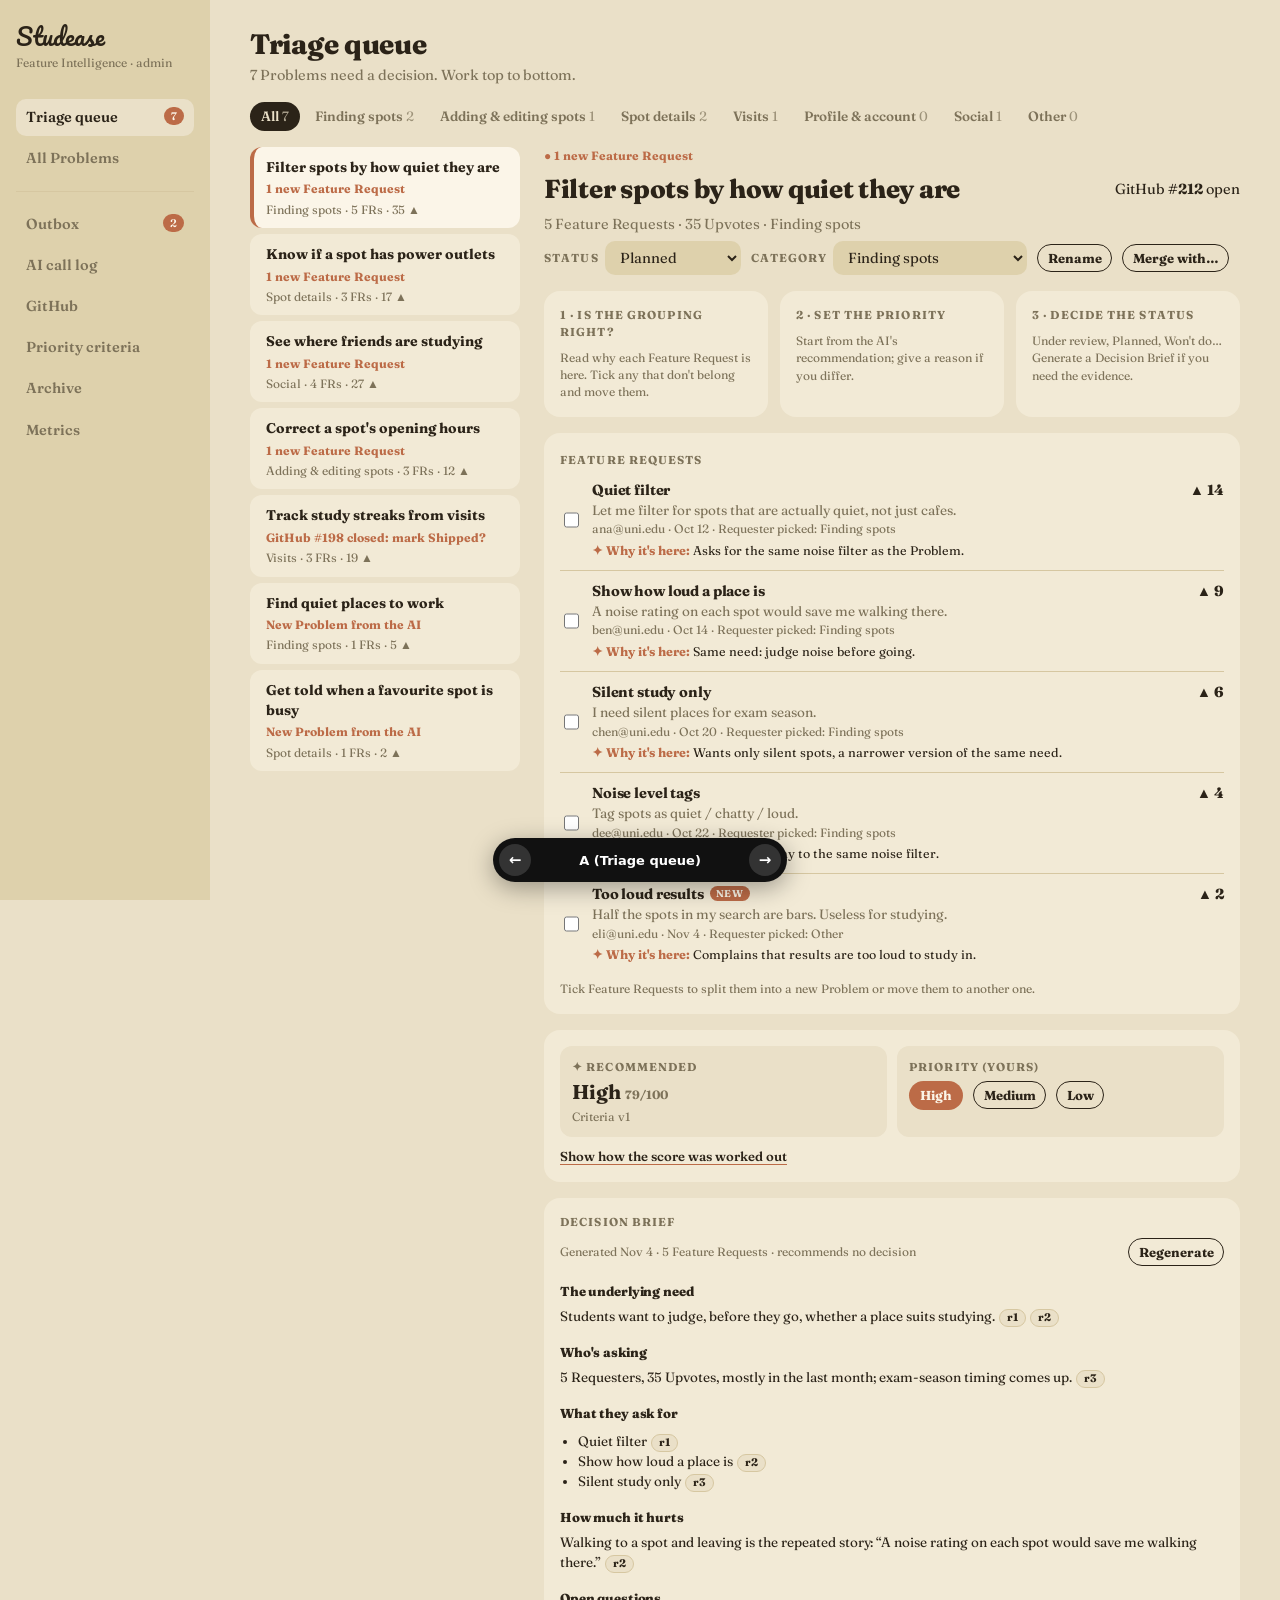
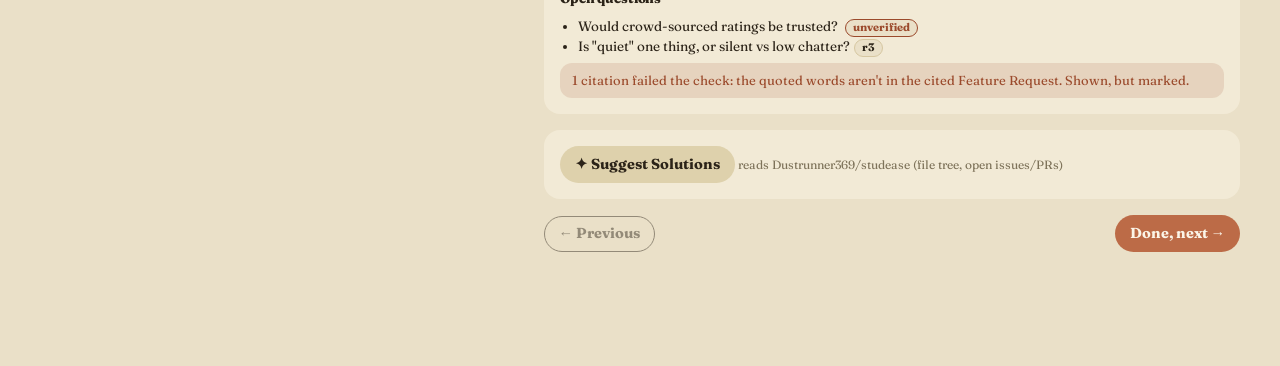
==== prototypes/admin-workspace/index.html @ fff70d4e "Prototype the /admin triage workspace (throwaway) Three variants (A Triage queue, B Table + drawer, " ====
<!doctype html>
<!--
  PROTOTYPE, THROWAWAY. Wayfinder ticket "Prototype the /admin triage workspace".
  Question: how should the /admin triage workspace look and behave, in the Studease design system?
  Plan: three structurally different workspaces (A Triage queue, B Table + drawer, C Status board),
  switchable via ?variant=A|B|C, all on one throwaway page. Data is synthetic and in memory; nothing is saved.
  Run: python3 -m http.server 8124 -d prototypes/admin-workspace  ->  http://localhost:8124/?variant=A
  The variants share the same Problem data and the same merge/split behaviour (the behaviour is part of the question,
  so it is identical everywhere); they differ in layout, hierarchy and the main way in.
  AI results are canned: Generate brief, Suggest Solutions, re-scoring and the consistency check only pretend to call the AI.
  Prototype guess to react to: Variant A's "needs attention" rules (New Problems, Problems with new Feature Requests,
  a closed GitHub issue, an override missing) are NOT decided anywhere; they are here to be judged.
-->
<html lang="en">
<head>
<meta charset="utf-8">
<meta name="viewport" content="width=device-width, initial-scale=1">
<title>Studease Admin Prototype</title>
<link rel="preconnect" href="https://fonts.googleapis.com">
<link href="https://fonts.googleapis.com/css2?family=Fraunces:ital,opsz,wght@0,9..144,300..900;1,9..144,300..900&family=Pacifico&display=swap" rel="stylesheet">
<style>
:root{
  --bg:#EAE0C8; --field:#DED1AC; --card:#F2EAD6; --ink:#2B2318; --muted:#7D7259; --line:#D6C7A1;
  --terracotta:#BC6B47; --slate:#708090; --sage:#838C67; --focus:#D97A4E; --error:#9B4A2C;
  --s1:8px; --sm:12px; --md:16px; --lg:24px; --xl:40px;
  --micro:120ms; --short:220ms; --long:420ms;
  --ease-out:cubic-bezier(.16,1,.3,1); --ease-in:cubic-bezier(.7,0,.84,0); --ease-io:cubic-bezier(.65,0,.35,1);
}
*{box-sizing:border-box}
html,body{margin:0}
body{background:var(--bg);color:var(--ink);font-family:"Fraunces",Georgia,serif;font-size:14.5px;line-height:1.45;-webkit-font-smoothing:antialiased;padding-bottom:90px}
h1,h2,h3,h4{margin:0;font-weight:800;letter-spacing:-.01em}
p{margin:0}
button,input,select,textarea{font:inherit;color:inherit}
:focus-visible{outline:2px solid var(--focus);outline-offset:2px}
.wordmark{font-family:"Pacifico",cursive;font-size:24px;line-height:1}
.muted{color:var(--muted)}
.label{font-size:11.5px;font-weight:700;letter-spacing:1.1px;text-transform:uppercase;color:var(--muted)}
.caption{font-size:12px;color:var(--muted)}
.sketch{display:block;background:var(--muted);-webkit-mask:var(--src) center/contain no-repeat;mask:var(--src) center/contain no-repeat}
.sk-books{--src:url(illustrations/coffeeOnBooks.png)}
.sk-cup{--src:url(illustrations/coffeeWithSteam.png)}
.sk-table{--src:url(illustrations/coffeeTable.png)}
.sk-cat{--src:url(illustrations/confusedCat.png)}

/* shared atoms */
.pill{display:inline-flex;align-items:center;gap:5px;padding:3px 9px;border-radius:999px;font-size:11px;font-weight:700;letter-spacing:.8px;text-transform:uppercase;background:var(--field);color:var(--muted);white-space:nowrap}
.pill.High{background:color-mix(in srgb,var(--terracotta) 22%,transparent);color:#8f4c2f}
.pill.Medium{background:color-mix(in srgb,var(--slate) 20%,transparent);color:#4f5c68}
.pill.Low{background:color-mix(in srgb,var(--sage) 22%,transparent);color:#5f6748}
.pill.ai::before{content:"✦";font-size:10px}
.pill.warn{background:color-mix(in srgb,var(--error) 16%,transparent);color:var(--error)}
.cat{font-size:12px;color:var(--muted);font-style:italic}
.btn{border:0;border-radius:999px;padding:8px 15px;font-weight:700;cursor:pointer;background:var(--terracotta);color:#FBF5E8;transition:transform var(--micro) var(--ease-out),opacity var(--micro);white-space:nowrap}
.btn:active{transform:scale(.98)}
.btn:disabled{opacity:.45;cursor:not-allowed}
.btn.ghost{background:transparent;color:var(--ink);border:1.5px solid var(--ink);padding:6.5px 13.5px}
.btn.quiet{background:var(--field);color:var(--ink)}
.btn.sm{padding:5px 11px;font-size:13px}
.btn.ghost.sm{padding:3.5px 9.5px}
.link{background:none;border:0;padding:0;cursor:pointer;color:var(--ink);font-weight:600;text-decoration:underline;text-decoration-color:var(--terracotta);text-underline-offset:3px}
.tabs{display:flex;gap:4px;flex-wrap:wrap}
.tab{border:0;background:transparent;padding:5px 11px;border-radius:999px;cursor:pointer;color:var(--muted);font-weight:600;font-size:13.5px}
.tab:hover{color:var(--ink)}
.tab[aria-selected=true]{background:var(--ink);color:var(--bg)}
.tab .n{font-weight:400;opacity:.7;margin-left:3px}
select,input[type=text],textarea{background:var(--field);border:1.5px solid transparent;border-radius:10px;padding:6px 10px;outline:none}
select:focus,input:focus,textarea:focus{border-color:var(--ink)}
textarea{width:100%;min-height:70px;resize:vertical}
.box{background:var(--card);border-radius:16px;padding:var(--md)}
.stack{display:grid;gap:var(--md)}
.row{display:flex;gap:10px;align-items:center;flex-wrap:wrap}
.spread{display:flex;justify-content:space-between;align-items:center;gap:var(--sm);flex-wrap:wrap}
.empty{text-align:center;padding:var(--xl) var(--md);color:var(--muted)}
.empty .sketch{width:110px;height:110px;margin:0 auto var(--sm)}
.reveal{animation:rise var(--long) var(--ease-out) both}
@keyframes rise{from{opacity:0;transform:translateY(6px)}to{opacity:1;transform:none}}
@media (prefers-reduced-motion:reduce){*{animation:none!important;transition:none!important}}

/* detail building blocks (shared content, arranged differently per variant) */
.prio{display:grid;gap:10px}
.prio .levels{display:grid;grid-template-columns:1fr 1fr;gap:10px}
.prio .lv{background:var(--bg);border-radius:12px;padding:10px 12px}
.prio .lv b{font-size:20px;display:block}
.breakdown{width:100%;border-collapse:collapse;font-size:13px}
.breakdown td{padding:6px 4px;border-top:1px solid var(--line);vertical-align:top}
.breakdown td.r{white-space:nowrap;font-weight:700;width:1%}
.frs{display:grid;gap:0}
.fr{display:grid;grid-template-columns:22px 1fr auto;gap:10px;padding:10px 0;border-top:1px solid var(--line)}
.fr:first-child{border-top:0}
.fr h4{font-size:14.5px;font-weight:700}
.fr p{font-size:13.5px;color:var(--muted)}
.fr .why{font-size:12.5px;margin-top:4px}
.fr .why::before{content:"✦ Why it's here: ";font-weight:700;color:var(--terracotta)}
.fr .ups{font-weight:800;text-align:right;white-space:nowrap}
.fr.new h4::after{content:"new";margin-left:6px;font-size:10px;letter-spacing:.8px;text-transform:uppercase;background:var(--terracotta);color:#FBF5E8;border-radius:999px;padding:1px 6px;vertical-align:2px}
.splitbar{display:flex;gap:8px;align-items:center;flex-wrap:wrap;background:var(--ink);color:var(--bg);border-radius:12px;padding:8px 12px;margin-top:8px}
.splitbar select{background:#463b2c;color:var(--bg)}
.brief h4{font-size:13px;margin-top:10px}
.brief p,.brief li{font-size:13.5px}
.brief ul{margin:4px 0 0;padding-left:18px}
.cite{display:inline-flex;border:1px solid var(--line);border-radius:999px;padding:0 7px;font-size:11px;font-weight:700;margin-left:4px;cursor:help;background:var(--bg)}
.cite.bad{border-color:var(--error);color:var(--error)}
.notice{border-radius:12px;padding:8px 12px;font-size:13px;background:color-mix(in srgb,var(--terracotta) 14%,transparent)}
.notice.err{background:color-mix(in srgb,var(--error) 14%,transparent);color:var(--error)}
.sol{border-top:1px solid var(--line);padding-top:8px;margin-top:8px}
.sol b{display:block}
.ghline{display:flex;gap:8px;align-items:center;flex-wrap:wrap}

/* secondary screens */
.tbl{width:100%;border-collapse:collapse;font-size:13.5px}
.tbl th{text-align:left;font-size:11px;letter-spacing:1px;text-transform:uppercase;color:var(--muted);padding:8px 6px;border-bottom:1.5px solid var(--ink)}
.tbl td{padding:9px 6px;border-bottom:1px solid var(--line);vertical-align:middle}
.metric{display:grid;gap:6px}
.metric .big{font-size:40px;font-weight:800;line-height:1}
.metric .bar{height:8px;border-radius:9px;background:var(--field);position:relative;overflow:hidden}
.metric .bar i{position:absolute;inset:0 auto 0 0;background:var(--sage);border-radius:9px}
.metric .bar s{position:absolute;top:-2px;bottom:-2px;width:2px;background:var(--ink)}
.mail{white-space:pre-wrap;font-size:13.5px;background:var(--bg);border-radius:10px;padding:10px 12px}

/* modal + toast */
.scrim{position:fixed;inset:0;background:color-mix(in srgb,var(--ink) 40%,transparent);z-index:40;display:grid;place-items:center;padding:var(--md)}
.modal{background:var(--bg);border-radius:20px;padding:var(--lg);width:min(540px,100%);max-height:88vh;overflow:auto;display:grid;gap:var(--md)}
.modal ul{margin:0;padding-left:18px}
.opt{display:flex;gap:10px;align-items:flex-start;padding:8px 10px;border-radius:10px;background:var(--card);cursor:pointer}
#toast{position:fixed;left:50%;top:16px;transform:translateX(-50%);background:var(--ink);color:var(--bg);padding:9px 16px;border-radius:999px;font-size:13.5px;z-index:60;opacity:0;transition:opacity var(--short)}
#toast.show{opacity:1}

/* ---------- Variant A: Triage queue (left rail, one Problem in focus) ---------- */
.A{display:grid;grid-template-columns:210px minmax(0,1fr);min-height:100vh}
.A .rail{background:var(--field);padding:var(--lg) var(--md);display:flex;flex-direction:column;gap:4px;position:sticky;top:0;height:100vh}
.A .rail .wordmark{margin-bottom:2px}
.A .rail .caption{margin-bottom:var(--lg)}
.A .rail button{text-align:left;border:0;background:none;padding:8px 10px;border-radius:10px;cursor:pointer;color:var(--muted);display:flex;justify-content:space-between;font-weight:600}
.A .rail button[aria-current=true]{background:var(--bg);color:var(--ink)}
.A .rail .sep{height:1px;background:var(--line);margin:10px 0}
.A .rail .badge{background:var(--terracotta);color:#FBF5E8;border-radius:999px;font-size:11px;padding:0 7px;line-height:18px}
.A main{padding:var(--lg) var(--xl);max-width:1100px}
.A .qhead{display:flex;justify-content:space-between;align-items:end;gap:var(--md);margin-bottom:var(--md);flex-wrap:wrap}
.A .qhead h1{font-size:28px}
.A .queue{display:grid;grid-template-columns:270px minmax(0,1fr);gap:var(--lg);align-items:start}
.A .qlist{display:grid;gap:6px;position:sticky;top:var(--lg)}
.A .qitem{text-align:left;border:0;background:var(--card);border-radius:12px;padding:10px 12px;cursor:pointer;display:grid;gap:3px;border-left:4px solid transparent}
.A .qitem[aria-current=true]{border-left-color:var(--terracotta);background:#FBF5E8}
.A .qitem b{font-size:14px}
.A .reason{font-size:12px;color:var(--terracotta);font-weight:700}
.A .focus{display:grid;gap:var(--md)}
.A .focus h2{font-size:26px}
.A .decide{display:grid;grid-template-columns:repeat(3,1fr);gap:var(--sm)}
.A .decide .box{display:grid;gap:8px;align-content:start}
.A .stepper{display:flex;justify-content:space-between;align-items:center}
.A .all{width:100%;border-collapse:collapse}
.A .all td{padding:9px 6px;border-bottom:1px solid var(--line)}
@media (max-width:900px){.A{grid-template-columns:1fr}.A .rail{position:static;height:auto;flex-direction:row;flex-wrap:wrap}.A .queue,.A .decide{grid-template-columns:1fr}.A main{padding:var(--md)}}

/* ---------- Variant B: Table + drawer (top nav, dense sortable table) ---------- */
.B header{display:flex;align-items:center;gap:var(--lg);padding:var(--sm) var(--lg);border-bottom:1.5px solid var(--ink);position:sticky;top:0;background:var(--bg);z-index:5;flex-wrap:wrap}
.B header nav{display:flex;gap:2px;flex-wrap:wrap}
.B header nav button{border:0;background:none;padding:6px 10px;border-radius:8px;cursor:pointer;color:var(--muted);font-weight:600}
.B header nav button[aria-current=true]{color:var(--ink);background:var(--field)}
.B main{padding:var(--md) var(--lg)}
.B .toolbar{display:flex;justify-content:space-between;align-items:center;gap:var(--md);margin-bottom:var(--sm);flex-wrap:wrap}
.B table.pt{width:100%;border-collapse:collapse;font-size:13.5px}
.B .pt th{text-align:left;font-size:11px;letter-spacing:1px;text-transform:uppercase;color:var(--muted);padding:8px 6px;border-bottom:1.5px solid var(--ink);cursor:pointer;white-space:nowrap}
.B .pt td{padding:8px 6px;border-bottom:1px solid var(--line);vertical-align:middle}
.B .pt tr.sel td{background:var(--card)}
.B .pt tr.open td{background:#FBF5E8}
.B .pt td.t{font-weight:700;cursor:pointer}
.B .pt td.num{text-align:right;font-variant-numeric:tabular-nums}
.B .mergebar{position:sticky;bottom:80px;display:flex;gap:10px;align-items:center;background:var(--ink);color:var(--bg);border-radius:999px;padding:6px 8px 6px 16px;width:max-content;margin:var(--md) auto 0}
.B .drawer{position:fixed;top:0;right:0;height:100vh;width:min(560px,100%);background:var(--bg);border-left:1.5px solid var(--ink);z-index:30;overflow:auto;padding:var(--lg);display:grid;gap:var(--md);align-content:start;box-shadow:-12px 0 32px rgba(43,35,24,.12);animation:slide var(--short) var(--ease-out)}
@keyframes slide{from{transform:translateX(30px);opacity:0}to{transform:none;opacity:1}}
.B .drawer h2{font-size:22px}
.B details summary{cursor:pointer;font-weight:700;padding:6px 0}

/* ---------- Variant C: Status board (columns by status, full-page Problem) ---------- */
.C{padding:var(--lg)}
.C header{display:flex;justify-content:space-between;align-items:center;gap:var(--md);margin-bottom:var(--md);flex-wrap:wrap}
.C header .left{display:flex;align-items:baseline;gap:var(--md)}
.C .menu{display:flex;gap:6px;flex-wrap:wrap}
.C .menu button{border:1.5px solid var(--line);background:var(--bg);border-radius:999px;padding:5px 12px;cursor:pointer;font-weight:600;font-size:13px;color:var(--muted)}
.C .menu button[aria-current=true]{border-color:var(--ink);color:var(--ink)}
.C .board{display:grid;grid-template-columns:repeat(4,minmax(220px,1fr));gap:var(--md);overflow-x:auto;padding-bottom:8px}
.C .col{background:var(--field);border-radius:18px;padding:var(--sm);display:grid;gap:8px;align-content:start;min-height:300px;border-top:4px solid var(--muted)}
.C .col.Planned{border-top-color:var(--slate)} .C .col.progress{border-top-color:var(--terracotta)} .C .col.review{border-top-color:var(--sage)}
.C .col.drop{outline:2px dashed var(--terracotta);outline-offset:-4px}
.C .col h3{font-size:15px;display:flex;justify-content:space-between;padding:4px 6px}
.C .card{background:var(--bg);border-radius:12px;padding:10px 12px;display:grid;gap:6px;cursor:grab;border:1.5px solid transparent;transition:transform var(--micro) var(--ease-out)}
.C .card:hover{transform:translateY(-2px)}
.C .card.target{border-color:var(--terracotta)}
.C .card b{font-size:14px}
.C .page{display:grid;grid-template-columns:minmax(0,1.3fr) minmax(300px,1fr);gap:var(--lg);align-items:start}
.C .page h1{font-size:30px}
.C .side{display:grid;gap:var(--md);position:sticky;top:var(--md)}
@media (max-width:900px){.C .page{grid-template-columns:1fr}.C .side{position:static}}

/* ---------- Prototype switcher (not part of the design) ---------- */
#switcher{position:fixed;left:50%;bottom:18px;transform:translateX(-50%);display:flex;align-items:center;gap:4px;background:#111;color:#fff;border-radius:999px;padding:6px;font:600 13px/1 system-ui,sans-serif;box-shadow:0 6px 24px rgba(0,0,0,.35);z-index:100}
#switcher button{background:#333;color:#fff;border:0;border-radius:999px;width:32px;height:32px;cursor:pointer;font-size:15px}
#switcher span{padding:0 12px;min-width:210px;text-align:center}
</style>
</head>
<body>
<div id="app"></div>
<div id="toast" role="status"></div>
<div id="switcher" aria-label="Prototype variant switcher">
  <button id="prev" aria-label="Previous variant">←</button>
  <span id="vlabel"></span>
  <button id="next" aria-label="Next variant">→</button>
</div>
<script>
// ================= synthetic data (in memory, PROTOTYPE) =================
const CATEGORIES = ["Finding spots","Adding & editing spots","Spot details","Visits","Profile & account","Social","Other"];
const STATUSES = ["New","Under review","Planned","In progress","Shipped","Won't do"];
const OPEN = ["New","Under review","Planned","In progress"];
const GOALS = ["Help students find new study spots","Make students come back","Grow the social side"];
const CRIT = {fit:["Strategic fit",30],reach:["Reach",30],pain:["Pain",25],ret:["Retention risk",15]};
const LEVEL_DESC = {
  pain:["Nice to have; the app works fine without it","Minor annoyance, easy workaround","Noticeable friction in a regular task; clumsy workaround","Makes a core task hard or unreliable","Blocks a core task, or makes the app unusable for some students"],
  fit:["Serves none of the goals","Touches a goal only indirectly","Clearly supports one goal in a small way","Directly advances one goal","Substantially advances a goal, or advances more than one"],
  ret:["No sign anyone would leave","Mild frustration, no talk of leaving","Says they use the app less or avoid a feature","Mentions switching to another app or tool","Says they've stopped using or uninstalled Studease"]
};
const P = (id,title,cat,status,ai,priority,extra={})=>({id,title,cat,status,ai,priority,overrideReason:"",brief:"none",gh:null,seenFrs:null,version:1,...extra});
let problems = [
  P("p1","Filter spots by how quiet they are","Finding spots","Planned",{fit:[4,"Directly helps students find a spot that suits studying (goal 1)."],pain:[4,"Several say they walk to a spot and leave because it's too loud."],ret:[3,"Two say they use the app less because results are 'useless for studying'."]},"High",{gh:{n:212,closed:false},brief:"fresh",seenFrs:["r1","r2","r3","r4"]}),
  P("p2","Know if a spot has power outlets","Spot details","Under review",{fit:[3,"Supports finding a usable spot (goal 1) in a small way."],pain:[3,"Laptop users mention clumsy workarounds like asking staff."],ret:[2,"Frustration, no talk of leaving."]},"Medium",{seenFrs:["r6","r7"]}),
  P("p3","See where friends are studying","Social","Under review",{fit:[5,"Advances the social goal and brings students back (goals 2 and 3)."],pain:[2,"Workaround is texting friends."],ret:[2,"No talk of leaving."]},"Medium",{seenFrs:["r9","r10","r11"]}),
  P("p4","Use the map without internet","Finding spots","Under review",{fit:[3,"Helps finding spots on campus with weak signal (goal 1)."],pain:[4,"Map is blank in basements and libraries with poor signal."],ret:[3,"One says they 'stopped bothering' in the library."]},"Low",{overrideReason:"Needs native offline storage; too big for this term.",seenFrs:["r13","r14"]}),
  P("p5","Correct a spot's opening hours","Adding & editing spots","Planned",{fit:[3,"Keeps spot data trustworthy, small support for goal 1."],pain:[4,"Students arrive at closed spots."],ret:[3,"Says they double-check on Google instead."]},"Medium",{seenFrs:["r15","r16"]}),
  P("p6","Track study streaks from visits","Visits","In progress",{fit:[4,"Directly gives students a reason to come back (goal 2)."],pain:[1,"Nice to have."],ret:[2,"No talk of leaving."]},"Medium",{gh:{n:198,closed:true},seenFrs:["r18","r19","r20"]}),
  P("p7","Find quiet places to work","Finding spots","New",{fit:[4,"Directly helps finding a spot to study (goal 1)."],pain:[3,"Friction when spots turn out loud."],ret:[2,"No talk of leaving."]},"",{seenFrs:[]}),
  P("p8","Get told when a favourite spot is busy","Spot details","New",{fit:[3,"Small support for finding a spot (goal 1)."],pain:[2,"Workaround is checking Google busy times."],ret:[1,"No sign anyone would leave."]},"",{seenFrs:[]}),
  P("p9","Export my visit history","Visits","Under review",{fit:[2,"Touches coming back only indirectly."],pain:[2,"Easy workaround: screenshots."],ret:[1,"No sign anyone would leave."]},"Low",{seenFrs:["r23"]}),
  P("p10","Sign in with Apple","Profile & account","Shipped",{fit:[2,"Indirect."],pain:[3,"Clumsy password reset."],ret:[3,"Avoids logging in again."]},"Medium",{closedAt:"2026-10-28",closedNote:"Shipped in 2.4"}),
  P("p11","Pay to reserve a seat","Finding spots","Won't do",{fit:[2,"Indirect."],pain:[2,"Minor."],ret:[1,"None."]},"Low",{closedAt:"2026-10-20",closedNote:"Spots aren't ours to sell; out of Studease's model."}),
];
const F = (id,pid,title,desc,email,ups,date,why,cat)=>({id,pid,title,desc,email,ups,date,why,cat:cat||problems.find(p=>p.id===pid).cat,firstPid:pid});
let frs = [
  F("r1","p1","Quiet filter","Let me filter for spots that are actually quiet, not just cafes.","ana@uni.edu",14,"Oct 12","Asks for the same noise filter as the Problem."),
  F("r2","p1","Show how loud a place is","A noise rating on each spot would save me walking there.","ben@uni.edu",9,"Oct 14","Same need: judge noise before going."),
  F("r3","p1","Silent study only","I need silent places for exam season.","chen@uni.edu",6,"Oct 20","Wants only silent spots, a narrower version of the same need."),
  F("r4","p1","Noise level tags","Tag spots as quiet / chatty / loud.","dee@uni.edu",4,"Oct 22","Tags are one way to the same noise filter."),
  F("r5","p1","Too loud results","Half the spots in my search are bars. Useless for studying.","eli@uni.edu",2,"Nov 4","Complains that results are too loud to study in.","Other"),
  F("r6","p2","Plugs?","Does the spot have plugs? My laptop dies.","fay@uni.edu",11,"Oct 9","Asks whether a spot has power."),
  F("r7","p2","Outlet info on spot page","Please show number of outlets.","gus@uni.edu",5,"Oct 18","Same: power outlets on the spot page."),
  F("r8","p2","Charging spots","Mark spots where I can charge my phone.","hal@uni.edu",1,"Nov 3","Charging needs power outlets."),
  F("r9","p3","Friends map","Show where my friends are studying right now.","ivy@uni.edu",13,"Oct 5","Wants to see friends' current spots."),
  F("r10","p3","Study together","Invite a friend to the spot I'm at.","jon@uni.edu",7,"Oct 11","Studying together means knowing where friends are."),
  F("r11","p3","Follow friends' spots","See the spots my friends save.","kai@uni.edu",4,"Oct 16","Close: friends' spots."),
  F("r12","p3","Share my spot on Instagram","Button to post my study spot to my story.","lia@uni.edu",3,"Nov 2","Sharing a spot is social, like the rest."),
  F("r13","p4","Offline map","Library basement has no signal and the map is blank.","max@uni.edu",8,"Oct 7","Needs the map without a connection."),
  F("r14","p4","Download campus","Let me download my campus area.","nia@uni.edu",3,"Oct 19","Downloading an area is offline use."),
  F("r15","p5","Wrong hours","The cafe on King St closes at 5 not 9.","oli@uni.edu",6,"Oct 10","Reports wrong opening hours."),
  F("r16","p5","Edit opening times","Let regulars fix opening times.","pam@uni.edu",4,"Oct 21","Same: correcting hours."),
  F("r17","p5","Holiday hours","Spots should show holiday closures.","quin@uni.edu",2,"Nov 5","Holiday closures are opening-hours data."),
  F("r18","p6","Streaks","A streak for days I check in to a spot.","raj@uni.edu",10,"Oct 3","Asks for streaks from visits."),
  F("r19","p6","Study time","Count how long I studied each week.","sam@uni.edu",6,"Oct 13","Time tracking from visits."),
  F("r20","p6","Weekly recap","A weekly summary of my visits.","tia@uni.edu",3,"Oct 25","A recap of visits, close to streaks."),
  F("r21","p7","Places to focus","Somewhere I can focus, away from groups.","uma@uni.edu",5,"Nov 4","No existing Problem was close enough; new Problem."),
  F("r22","p8","Busy alert","Ping me when my favourite library gets busy.","vic@uni.edu",2,"Nov 5","No existing Problem was close enough; new Problem."),
  F("r23","p9","CSV of visits","Export visits as a spreadsheet.","wes@uni.edu",1,"Oct 30","Asks to export visits."),
  F("r24","p10","Apple login","Sign in with my Apple ID.","xan@uni.edu",12,"Sep 20","Asks for Apple sign-in."),
  F("r25","p10","Face ID login","Log in without typing a password.","yas@uni.edu",5,"Sep 28","Passwordless sign-in, met by Apple sign-in."),
  F("r26","p11","Book a seat","Pay a small fee to reserve a library seat.","zoe@uni.edu",3,"Oct 1","Asks to reserve seats."),
];
let outbox = [
  {id:"o1",pid:"p10",to:"xan@uni.edu",fr:"r24",state:"draft",text:"Hi! You asked to sign in with your Apple ID. That's now in Studease 2.4: update the app and choose \"Continue with Apple\" on the sign-in screen. Thanks for the idea.\n\nThe Studease team"},
  {id:"o2",pid:"p10",to:"yas@uni.edu",fr:"r25",state:"draft",text:"Hi! You asked to log in without typing a password. Studease 2.4 adds \"Continue with Apple\", which uses Face ID on your phone. Thanks for asking.\n\nThe Studease team"},
];
let log = [
  ["Nov 5 14:02","Embedding","text-embedding-3-small","r22","OK","38 ms","$0.000002"],
  ["Nov 5 14:02","Matching","gpt-6-luna","r22 → new Problem p8","OK","1.4 s","$0.0002"],
  ["Nov 5 14:02","Priority scoring","gpt-6-luna","p8","OK","1.9 s","$0.0003"],
  ["Nov 5 09:40","Matching","gpt-6-luna","r17 → p5","OK","1.2 s","$0.0002"],
  ["Nov 4 18:11","Decision Brief","gpt-6.1-sol","p1","Citation check: 1 quote not found","7.8 s","$0.011"],
  ["Nov 4 18:09","Matching","gpt-6-luna","r5 → p1","OK","1.3 s","$0.0002"],
  ["Nov 4 11:30","Suggest Solutions","gpt-6.1-sol","p6","OK","12.1 s","$0.024"],
  ["Nov 3 16:20","Requester update","gpt-6-luna","o1, o2","OK","2.2 s","$0.0004"],
];
let criteriaVersion = 1, lastCheck = {when:"Nov 5 10:15",pct:91,changed:["p9 (Low → Medium)"]};

// ================= derived =================
const $ = s=>document.querySelector(s);
const esc = s=>String(s).replace(/[&<>"']/g,c=>({"&":"&amp;","<":"&lt;",">":"&gt;",'"':"&quot;","'":"&#39;"}[c]));
const prob = id=>problems.find(p=>p.id===id);
const frsOf = id=>frs.filter(f=>f.pid===id);
const ups = id=>frsOf(id).reduce((a,f)=>a+f.ups,0);
function reachRating(id){const pts=frsOf(id).length*3+ups(id);return [pts<3?1:pts<10?2:pts<20?3:pts<40?4:5,pts];}
function rec(p){
  const r={fit:p.ai.fit[0],pain:p.ai.pain[0],ret:p.ai.ret[0],reach:reachRating(p.id)[0]};
  const score=Math.round(Object.entries(CRIT).reduce((a,[k,[,w]])=>a+w*(r[k]-1)/4,0));
  return {score,level:score>=70?"High":score>=40?"Medium":"Low",r};
}
const isOpen = p=>OPEN.includes(p.status);
const newFrs = p=>p.seenFrs?frsOf(p.id).filter(f=>!p.seenFrs.includes(f.id)):[];
function attention(p){ // PROTOTYPE GUESS: the queue's rules are not decided
  const why=[];
  if(p.status==="New") why.push("New Problem from the AI");
  const n=newFrs(p).length; if(n&&p.status!=="New") why.push(`${n} new Feature Request${n>1?"s":""}`);
  if(p.gh&&p.gh.closed&&p.status!=="Shipped") why.push(`GitHub #${p.gh.n} closed: mark Shipped?`);
  if(p.priority&&p.priority!==rec(p).level&&!p.overrideReason) why.push("Priority differs from recommended: reason needed");
  if(!p.priority&&p.status!=="New") why.push("No Priority set");
  return why;
}
const queue = ()=>problems.filter(p=>isOpen(p)&&attention(p).length);

// ================= ui state =================
const ui = {view:"problems",pid:null,tab:"All",sel:new Set(),frSel:new Set(),modal:null,sort:"rec",showBreak:false,boardMode:"board",solutions:{},drag:null};
function toast(m){const t=$("#toast");t.textContent=m;t.classList.add("show");clearTimeout(toast.t);toast.t=setTimeout(()=>t.classList.remove("show"),2600);}

// ================= shared building blocks =================
const catTabs = (list)=>`<div class="tabs" role="tablist">${["All",...CATEGORIES].map(c=>`<button class="tab" role="tab" data-act="tab" data-v="${esc(c)}" aria-selected="${ui.tab===c}">${esc(c)}<span class="n">${c==="All"?list.length:list.filter(p=>p.cat===c).length}</span></button>`).join("")}</div>`;
const byTab = list=>ui.tab==="All"?list:list.filter(p=>p.cat===ui.tab);
const prioPill = p=>p.priority?`<span class="pill ${p.priority}">${p.priority}</span>`:`<span class="pill">Not set</span>`;
const recPill = p=>{const r=rec(p);return `<span class="pill ai ${r.level}" title="Recommended Priority ${r.score}/100">${r.level} · ${r.score}</span>`;};
const statusSel = p=>`<select data-act="status" data-id="${p.id}" aria-label="Status">${STATUSES.map(s=>`<option ${s===p.status?"selected":""}>${esc(s)}</option>`).join("")}</select>`;
const catSel = p=>`<select data-act="cat" data-id="${p.id}" aria-label="Category">${CATEGORIES.map(c=>`<option ${c===p.cat?"selected":""}>${esc(c)}</option>`).join("")}</select>`;

function priorityBlock(p,{compact=false}={}){
  const r=rec(p), diff=p.priority&&p.priority!==r.level;
  return `<div class="prio">
    <div class="levels">
      <div class="lv"><span class="label">✦ Recommended</span><b>${r.level} <span class="caption">${r.score}/100</span></b><span class="caption">Criteria v${p.version}</span></div>
      <div class="lv"><span class="label">Priority (yours)</span>
        <div class="row" style="margin-top:4px">${["High","Medium","Low"].map(l=>`<button class="btn sm ${p.priority===l?"":"ghost"}" data-act="prio" data-id="${p.id}" data-v="${l}">${l}</button>`).join("")}</div></div>
    </div>
    ${diff?`<label class="stack" style="gap:4px"><span class="caption">Your Priority differs from the recommendation. One-line reason (goes in the decision log):</span>
      <input type="text" data-act="reason" data-id="${p.id}" value="${esc(p.overrideReason)}" placeholder="Why ${esc(p.priority)} rather than ${r.level}?">${p.overrideReason?"":`<span class="caption" style="color:var(--error)">Required before the Priority is saved.</span>`}</label>`:""}
    <button class="link" data-act="break" style="justify-self:start;font-size:13px">${ui.showBreak?"Hide":"Show"} how the score was worked out</button>
    ${ui.showBreak?`<table class="breakdown">${Object.entries(CRIT).map(([k,[name,w]])=>{
      const rt=r.r[k]; const why=k==="reach"?`Code: ${frsOf(p.id).length} Feature Requests × 3 + ${ups(p.id)} Upvotes = ${reachRating(p.id)[1]} points.`:p.ai[k][1];
      return `<tr><td class="r">${esc(name)} ${rt}/5</td><td>${esc(why)}<div class="caption">weight ${w} → ${Math.round(w*(rt-1)/4)} pts${k!=="reach"?" · rated by gpt-6-luna":""}</div></td></tr>`;}).join("")}</table>`:""}
  </div>`;
}
function frList(p){
  const list=frsOf(p.id), others=problems.filter(q=>q.id!==p.id&&isOpen(q));
  const selN=list.filter(f=>ui.frSel.has(f.id)).length;
  return `<div class="frs">${list.map(f=>`<div class="fr ${p.seenFrs&&!p.seenFrs.includes(f.id)&&p.status!=="New"?"new":""}">
      <input type="checkbox" data-act="frsel" data-id="${f.id}" ${ui.frSel.has(f.id)?"checked":""} aria-label="Select ${esc(f.title)}">
      <div><h4>${esc(f.title)}</h4><p>${esc(f.desc)}</p>
        <div class="caption">${esc(f.email)} · ${esc(f.date)} · Requester picked: ${esc(f.cat)}</div>
        <div class="why">${esc(f.why)}</div></div>
      <div class="ups">▲ ${f.ups}</div></div>`).join("")}</div>
    ${selN?`<div class="splitbar"><b>${selN} selected</b><span>Move to</span>
      <select id="moveTo"><option value="__new">A new Problem</option>${others.map(q=>`<option value="${q.id}">${esc(q.title)}</option>`).join("")}</select>
      <button class="btn sm" data-act="move" data-id="${p.id}">Move</button><button class="btn sm quiet" data-act="frclear">Cancel</button></div>`
      :`<p class="caption" style="margin-top:6px">Tick Feature Requests to split them into a new Problem or move them to another one.</p>`}`;
}
function briefBlock(p){
  if(p.brief==="none") return `<div class="row"><button class="btn" data-act="brief" data-id="${p.id}">✦ Generate Decision Brief</button><span class="caption">gpt-6.1-sol · about $0.01 · reads all ${frsOf(p.id).length} Feature Requests</span></div>`;
  if(p.brief==="loading") return `<p class="muted">✦ Writing the brief from ${frsOf(p.id).length} Feature Requests…</p>`;
  const fr=frsOf(p.id), c=(i)=>fr[i]?`<span class="cite" title="${esc(fr[i].title)}: “${esc(fr[i].desc)}”">${fr[i].id}</span>`:"";
  return `<div class="brief stack" style="gap:6px">
    ${p.brief==="stale"?`<div class="notice">Out of date: its Feature Requests changed since this brief was written. <button class="link" data-act="brief" data-id="${p.id}">Regenerate</button></div>`:""}
    <div class="spread"><span class="caption">Generated Nov 4 · ${fr.length} Feature Requests · recommends no decision</span><button class="btn sm ghost" data-act="brief" data-id="${p.id}">Regenerate</button></div>
    <h4>The underlying need</h4><p>Students want to judge, before they go, whether a place suits studying.${c(0)}${c(1)}</p>
    <h4>Who's asking</h4><p>${fr.length} Requesters, ${ups(p.id)} Upvotes, mostly in the last month; exam-season timing comes up.${c(2)}</p>
    <h4>What they ask for</h4><ul>${fr.slice(0,3).map((f,i)=>`<li>${esc(f.title)}${c(i)}</li>`).join("")}</ul>
    <h4>How much it hurts</h4><p>Walking to a spot and leaving is the repeated story: “${esc(fr[1]?fr[1].desc:"")}”${c(1)}</p>
    <h4>Open questions</h4><ul><li>Would crowd-sourced ratings be trusted? <span class="cite bad" title="The quote 'ratings from other students' was not found in any Feature Request">unverified</span></li><li>Is "quiet" one thing, or silent vs low chatter?${c(2)}</li></ul>
    <div class="notice err">1 citation failed the check: the quoted words aren't in the cited Feature Request. Shown, but marked.</div>
  </div>`;
}
function solutionsBlock(p){
  const s=ui.solutions[p.id];
  if(!s) return `<button class="btn quiet" data-act="sol" data-id="${p.id}">✦ Suggest Solutions</button> <span class="caption">reads Dustrunner369/studease (file tree, open issues/PRs)</span>`;
  if(s==="loading") return `<p class="muted">✦ Picking files, then writing options…</p>`;
  return `<div><span class="label">✦ Solution options (written only)</span>
    <div class="sol"><b>1. Noise tag on spot reviews</b><span class="caption">Touches backend/Models/Spot.cs, app-frontend/mobile/lib/spots/spot_detail.dart. Small.</span></div>
    <div class="sol"><b>2. "Quiet now" filter from recent check-ins</b><span class="caption">Builds on visits; needs a check-in prompt. Medium. Related open PR #231.</span></div>
    <div class="sol"><b>3. Import library quiet-zone data</b><span class="caption">Per-campus data entry. Large.</span></div></div>`;
}
function ghBlock(p){
  if(!p.gh) return `<button class="btn ghost sm" data-act="gh" data-id="${p.id}">Create GitHub issue</button>`;
  return `<div class="ghline"><span>GitHub <b>#${p.gh.n}</b> ${p.gh.closed?"closed":"open"}</span>${p.gh.closed&&p.status!=="Shipped"?`<span class="notice">Issue closed. Mark Shipped? <button class="link" data-act="ship" data-id="${p.id}">Mark Shipped</button></span>`:""}</div>`;
}
function headerControls(p){
  return `<div class="row"><label class="row" style="gap:6px"><span class="label">Status</span>${statusSel(p)}</label><label class="row" style="gap:6px"><span class="label">Category</span>${catSel(p)}</label>
    <button class="btn sm ghost" data-act="rename" data-id="${p.id}">Rename</button><button class="btn sm ghost" data-act="mergeWith" data-id="${p.id}">Merge with…</button></div>`;
}

// ================= secondary screens (shared content) =================
function outboxView(){
  const items=outbox.filter(o=>o.state!=="discarded");
  return `<div class="stack"><div><h2>Outbox</h2><p class="muted">Updates go to Requesters only when their Problem ships. The AI drafts them; nothing leaves until you approve. (Demo: approved mail stays here; there is no real email.)</p></div>
  ${items.length?items.map(o=>`<div class="box stack" style="gap:8px"><div class="spread"><span><b>To ${esc(o.to)}</b> <span class="caption">about “${esc(frs.find(f=>f.id===o.fr).title)}” · ${esc(prob(o.pid).title)}</span></span>${o.state==="approved"?`<span class="pill Low">Approved</span>`:`<span class="pill ai">AI draft</span>`}</div>
    ${o.state==="editing"?`<textarea data-act="mailedit" data-id="${o.id}">${esc(o.text)}</textarea>`:`<div class="mail">${esc(o.text)}</div>`}
    ${o.state==="approved"?"":`<div class="row"><button class="btn sm" data-act="approve" data-id="${o.id}">Approve</button><button class="btn sm ghost" data-act="editmail" data-id="${o.id}">${o.state==="editing"?"Done editing":"Edit"}</button><button class="btn sm quiet" data-act="discard" data-id="${o.id}">Discard</button></div>`}</div>`).join(""):`<div class="empty"><span class="sketch sk-cup"></span>Nothing waiting to go out.</div>`}</div>`;
}
const logView = ()=>`<div class="stack"><div><h2>AI call log</h2><p class="muted">Every AI call, with its model, cost and result. (The field list gets revisited in the build.)</p></div>
  <table class="tbl"><thead><tr><th>When</th><th>Step</th><th>Model</th><th>On</th><th>Result</th><th>Time</th><th>Cost</th></tr></thead><tbody>${log.map(l=>`<tr>${l.map((c,i)=>`<td>${i===4&&c!=="OK"?`<span class="pill warn">${esc(c)}</span>`:esc(c)}</td>`).join("")}</tr>`).join("")}</tbody></table></div>`;
const ghView = ()=>`<div class="stack" style="max-width:620px"><div><h2>GitHub</h2><p class="muted">One connected repo. Suggest Solutions reads it; "Create GitHub issue" writes to it. Linked issues are checked when /admin loads.</p></div>
  <div class="box stack" style="gap:8px"><div class="spread"><b>Dustrunner369/studease</b><span class="pill Low">Connected</span></div><span class="caption">Fine-grained token (server secret), issues: read & write, contents: read · saved repo name on connect · last checked Nov 6 09:12</span>
  <div class="row"><button class="btn sm ghost" data-act="noop">Replace token</button><button class="btn sm quiet" data-act="noop">Disconnect</button></div></div></div>`;
function criteriaView(){
  return `<div class="stack" style="max-width:860px"><div class="spread"><div><h2>Priority Criteria <span class="pill">v${criteriaVersion}</span></h2><p class="muted">Every save makes a new version; each Recommended Priority records the version it was scored against.</p></div><button class="btn" data-act="savecrit">Save as v${criteriaVersion+1}</button></div>
  <div class="box"><span class="label">Studease product goals (for Strategic fit)</span><ol style="margin:6px 0 0">${GOALS.map(g=>`<li contenteditable="true">${esc(g)}</li>`).join("")}</ol></div>
  <div class="box"><table class="tbl"><thead><tr><th>Criterion</th><th>Weight</th><th>Rated by</th></tr></thead><tbody>${Object.values(CRIT).map(([n,w])=>`<tr><td>${n}</td><td><input type="text" value="${w}" style="width:56px"></td><td>${n==="Reach"?"Code: Feature Requests × 3 + Upvotes, bands &lt;3 / 3–9 / 10–19 / 20–39 / 40+":"AI, 1–5 + reason"}</td></tr>`).join("")}</tbody></table>
  <p class="caption" style="margin-top:8px">Levels: High ≥ <input type="text" value="70" style="width:44px">, Medium ≥ <input type="text" value="40" style="width:44px">, else Low.</p></div>
  <div class="box"><table class="tbl"><thead><tr><th></th><th>Pain</th><th>Strategic fit</th><th>Retention risk</th></tr></thead><tbody>${[0,1,2,3,4].map(i=>`<tr><td><b>${i+1}</b></td><td contenteditable="true">${LEVEL_DESC.pain[i]}</td><td contenteditable="true">${LEVEL_DESC.fit[i]}</td><td contenteditable="true">${LEVEL_DESC.ret[i]}</td></tr>`).join("")}</tbody></table></div></div>`;
}
const archiveView = ()=>{const a=problems.filter(p=>!isOpen(p));return `<div class="stack"><div><h2>Archive</h2><p class="muted">Problems closed as Shipped or Won't do. Their Recommended Priority is frozen at closing.</p></div>
  <table class="tbl"><thead><tr><th>Problem</th><th>Closed as</th><th>When</th><th>Recommended (frozen)</th><th>Priority</th><th>Note</th></tr></thead><tbody>${a.map(p=>`<tr><td><b>${esc(p.title)}</b><div class="caption">${frsOf(p.id).length} Feature Requests · ${ups(p.id)} Upvotes</div></td><td>${esc(p.status)}</td><td>${esc(p.closedAt||"today")}</td><td>${recPill(p)}</td><td>${prioPill(p)}</td><td class="caption">${esc(p.closedNote||"")}</td></tr>`).join("")}</tbody></table></div>`;};
function metricsView(){
  const m=(name,val,target,note)=>`<div class="box metric"><span class="label">${name}</span><span class="big">${val}%</span><div class="bar"><i style="width:${val}%"></i><s style="left:${target}%"></s></div><span class="caption">Target ≥ ${target}% · ${note}</span></div>`;
  return `<div class="stack" style="max-width:900px"><div><h2>Metrics</h2><p class="muted">Measured on the seed backlog, scoring the AI's first answer against the answer key. Manual fixes don't change these numbers.</p></div>
  <div style="display:grid;grid-template-columns:repeat(3,1fr);gap:var(--md)">
    ${m("Duplicate catch",93,90,"136 of 146 seed duplicates matched to the intended Problem")}
    ${m("Grouping accuracy",87,85,"131 of 150 requests in the intended Problem")}
    ${ui.checking?`<div class="box metric"><span class="label">Priority consistency</span><p class="muted">✦ Re-scoring every Problem 3 times…</p></div>`:m("Priority consistency",lastCheck.pct,90,`last run ${lastCheck.when}; changed: ${lastCheck.changed.join(", ")||"none"}`)}
  </div><div class="row"><button class="btn" data-act="check" ${ui.checking?"disabled":""}>✦ Run consistency check</button><span class="caption">Re-scores each open Problem 3× with gpt-6-luna · about $0.03</span></div></div>`;
}
const SECONDARY = {outbox:["Outbox",outboxView],log:["AI call log",logView],github:["GitHub",ghView],criteria:["Priority criteria",criteriaView],archive:["Archive",archiveView],metrics:["Metrics",metricsView]};
const draftCount = ()=>outbox.filter(o=>o.state==="draft"||o.state==="editing").length;

// ================= modal (merge / rename) =================
function modalView(){
  const m=ui.modal; if(!m) return "";
  if(m.type==="rename"){const p=prob(m.id);return `<div class="scrim" data-act="close"><div class="modal" data-stop><h3>Rename Problem</h3><input type="text" id="renameInput" value="${esc(p.title)}"><p class="caption">Requesters never see Problem titles, so this is for the team only.</p><div class="row"><button class="btn" data-act="doRename" data-id="${p.id}">Save</button><button class="btn quiet" data-act="close">Cancel</button></div></div></div>`;}
  if(m.type==="pick"){const p=prob(m.id);const others=problems.filter(q=>q.id!==p.id&&isOpen(q));
    return `<div class="scrim" data-act="close"><div class="modal" data-stop><h3>Merge “${esc(p.title)}” with…</h3>${others.map(q=>`<label class="opt"><input type="radio" name="mpick" value="${q.id}"><span><b>${esc(q.title)}</b><br><span class="caption">${esc(q.cat)} · ${frsOf(q.id).length} Feature Requests · ${ups(q.id)} Upvotes</span></span></label>`).join("")}
    <div class="row"><button class="btn" data-act="pickNext" data-id="${p.id}">Next</button><button class="btn quiet" data-act="close">Cancel</button></div></div></div>`;}
  if(m.type==="merge"){const ps=m.ids.map(prob), all=ps.flatMap(p=>frsOf(p.id)), ghs=ps.filter(p=>p.gh);
    return `<div class="scrim" data-act="close"><div class="modal" data-stop><h3>Merge ${ps.length} Problems</h3>
      <div class="stack" style="gap:6px"><span class="label">Keep which title, category, status and Priority?</span>${ps.map((p,i)=>`<label class="opt"><input type="radio" name="keep" value="${p.id}" ${i===0?"checked":""}><span><b>${esc(p.title)}</b><br><span class="caption">${esc(p.cat)} · ${esc(p.status)} · Priority ${p.priority||"not set"}</span></span></label>`).join("")}</div>
      <div><span class="label">What happens</span><ul>
        <li>All ${all.length} Feature Requests and their ${all.reduce((a,f)=>a+f.ups,0)} Upvotes move to the kept Problem. Requesters notice nothing except more Related requests.</li>
        <li>The other Problem${ps.length>2?"s are":" is"} removed (logged in the decision log, not the Archive).</li>
        <li>Reach is recounted and the AI re-scores Pain, Strategic fit and Retention risk.</li>
        <li>Any Decision Brief becomes out of date.</li>
        ${ghs.length>1?`<li style="color:var(--error)">Both have GitHub issues (${ghs.map(p=>"#"+p.gh.n).join(", ")}): the kept one stays linked; close the other by hand.</li>`:ghs.length?`<li>GitHub #${ghs[0].gh.n} stays linked to the kept Problem.</li>`:""}
        <li>Each Feature Request's first AI-given Problem is kept, so the metrics still score the AI's first answer.</li></ul></div>
      <div class="row"><button class="btn" data-act="doMerge">Merge</button><button class="btn quiet" data-act="close">Cancel</button></div></div></div>`;}
  return "";
}

// ================= Variant A: Triage queue =================
function A(){
  const nav=[["problems","Triage queue",queue().length],["all","All Problems",""],...Object.entries(SECONDARY).map(([k,[n]])=>[k,n,k==="outbox"?draftCount():""])];
  const rail=`<aside class="rail"><span class="wordmark">Studease</span><span class="caption">Feature Intelligence · admin</span>
    ${nav.map(([k,n,b],i)=>`${i===2?'<div class="sep"></div>':""}<button data-act="view" data-v="${k}" aria-current="${ui.view===k}"><span>${n}</span>${b?`<span class="badge">${b}</span>`:""}</button>`).join("")}</aside>`;
  let body;
  if(SECONDARY[ui.view]) body=SECONDARY[ui.view][1]();
  else if(ui.view==="all"&&!ui.pid){const list=byTab(problems.filter(isOpen)).sort((a,b)=>rec(b).score-rec(a).score);
    body=`<div class="qhead"><h1>All open Problems</h1></div>${catTabs(problems.filter(isOpen))}<table class="all" style="margin-top:var(--sm)">${list.map(p=>`<tr><td><button class="link" data-act="open" data-id="${p.id}">${esc(p.title)}</button><div class="cat">${esc(p.cat)} · ${esc(p.status)}</div></td><td>${frsOf(p.id).length} FRs · ${ups(p.id)} ▲</td><td>${recPill(p)}</td><td>${prioPill(p)}</td></tr>`).join("")}</table>`;}
  else{
    const q=byTab(queue()); const pool=ui.view==="all"?problems:q;
    let cur=ui.pid&&prob(ui.pid)?prob(ui.pid):q[0];
    if(!cur) body=`<div class="qhead"><h1>Triage queue</h1></div>${catTabs(queue())}<div class="empty"><span class="sketch sk-table"></span>Nothing needs you right now.<br><button class="link" data-act="view" data-v="all">See all Problems</button></div>`;
    else{
      const idx=q.indexOf(cur), why=attention(cur);
      body=`<div class="qhead"><div><h1>${ui.view==="all"?"Problem":"Triage queue"}</h1><p class="muted">${ui.view==="all"?`<button class="link" data-act="view" data-v="all">← All Problems</button>`:`${queue().length} Problems need a decision. Work top to bottom.`}</p></div></div>
      ${ui.view==="all"?"":catTabs(queue())}
      <div class="queue" style="margin-top:var(--md)">
        ${ui.view==="all"?"<div></div>":`<div class="qlist">${q.map(p=>`<button class="qitem" data-act="focus" data-id="${p.id}" aria-current="${p===cur}"><b>${esc(p.title)}</b><span class="reason">${esc(attention(p)[0])}</span><span class="caption">${esc(p.cat)} · ${frsOf(p.id).length} FRs · ${ups(p.id)} ▲</span></button>`).join("")}</div>`}
        <div class="focus reveal" data-k="${cur.id}">
          <div class="stack" style="gap:6px">${why.map(w=>`<span class="reason">● ${esc(w)}</span>`).join("")}
            <div class="spread"><h2>${esc(cur.title)}</h2>${ghBlock(cur)}</div><span class="muted">${frsOf(cur.id).length} Feature Requests · ${ups(cur.id)} Upvotes · ${esc(cur.cat)}</span>${headerControls(cur)}</div>
          <div class="decide">
            <div class="box"><span class="label">1 · Is the grouping right?</span><p class="caption">Read why each Feature Request is here. Tick any that don't belong and move them.</p></div>
            <div class="box"><span class="label">2 · Set the Priority</span><p class="caption">Start from the AI's recommendation; give a reason if you differ.</p></div>
            <div class="box"><span class="label">3 · Decide the status</span><p class="caption">Under review, Planned, Won't do… Generate a Decision Brief if you need the evidence.</p></div>
          </div>
          <div class="box"><span class="label">Feature Requests</span>${frList(cur)}</div>
          <div class="box">${priorityBlock(cur)}</div>
          <div class="box stack" style="gap:8px"><span class="label">Decision Brief</span>${briefBlock(cur)}</div>
          <div class="box">${solutionsBlock(cur)}</div>
          ${ui.view==="all"?"":`<div class="stepper"><button class="btn ghost" data-act="step" data-v="-1" ${idx<=0?"disabled":""}>← Previous</button><button class="btn" data-act="done" data-id="${cur.id}">Done, next →</button></div>`}
        </div></div>`;
    }
  }
  return `<div class="A">${rail}<main>${body}</main></div>`;
}

// ================= Variant B: Table + drawer =================
function B(){
  const nav=[["problems","Problems"],...Object.entries(SECONDARY).map(([k,[n]])=>[k,n+(k==="outbox"&&draftCount()?` (${draftCount()})`:"")])];
  const head=`<header><span class="wordmark">Studease</span><nav>${nav.map(([k,n])=>`<button data-act="view" data-v="${k}" aria-current="${ui.view===k}">${esc(n)}</button>`).join("")}</nav></header>`;
  if(SECONDARY[ui.view]) return `<div class="B">${head}<main>${SECONDARY[ui.view][1]()}</main></div>`;
  const sorters={rec:(a,b)=>rec(b).score-rec(a).score,ups:(a,b)=>ups(b.id)-ups(a.id),frs:(a,b)=>frsOf(b.id).length-frsOf(a.id).length,title:(a,b)=>a.title.localeCompare(b.title),status:(a,b)=>STATUSES.indexOf(a.status)-STATUSES.indexOf(b.status)};
  const open=problems.filter(isOpen), list=byTab(open).sort(sorters[ui.sort]);
  const th=(k,n)=>`<th data-act="sort" data-v="${k}">${n}${ui.sort===k?" ↓":""}</th>`;
  const p=ui.pid&&prob(ui.pid);
  return `<div class="B">${head}<main>
    <div class="toolbar">${catTabs(open)}<span class="caption">${list.length} open Problems · click a title to open</span></div>
    <table class="pt"><thead><tr><th></th>${th("title","Problem")}<th>Category</th>${th("status","Status")}${th("frs","FRs")}${th("ups","Upvotes")}${th("rec","✦ Recommended")}<th>Priority</th><th>GitHub</th><th>New</th></tr></thead><tbody>
    ${list.map(q=>`<tr class="${ui.sel.has(q.id)?"sel":""} ${p===q?"open":""}"><td><input type="checkbox" data-act="sel" data-id="${q.id}" ${ui.sel.has(q.id)?"checked":""} aria-label="Select ${esc(q.title)}"></td>
      <td class="t" data-act="open" data-id="${q.id}">${esc(q.title)}</td><td class="cat">${esc(q.cat)}</td><td>${esc(q.status)}</td><td class="num">${frsOf(q.id).length}</td><td class="num">${ups(q.id)}</td><td>${recPill(q)}</td><td>${prioPill(q)}${q.priority&&q.priority!==rec(q).level?` <span title="${esc(q.overrideReason||"reason missing")}">✎</span>`:""}</td>
      <td>${q.gh?`#${q.gh.n}${q.gh.closed?" <span class='pill warn'>closed</span>":""}`:"–"}</td><td>${q.status==="New"?"<span class='pill ai'>new</span>":newFrs(q).length?`+${newFrs(q).length}`:""}</td></tr>`).join("")}
    </tbody></table>
    ${ui.sel.size>=2?`<div class="mergebar">${ui.sel.size} Problems selected <button class="btn sm" data-act="mergeSel">Merge…</button><button class="btn sm quiet" data-act="selclear">Clear</button></div>`:ui.sel.size===1?`<p class="caption" style="text-align:center;margin-top:var(--md)">Select one more to merge.</p>`:""}
  </main>
  ${p?`<aside class="drawer" data-k="${p.id}"><div class="spread"><span class="label">Problem</span><button class="btn sm quiet" data-act="closeP">Close ✕</button></div>
    <h2>${esc(p.title)}</h2>${headerControls(p)}${ghBlock(p)}
    ${priorityBlock(p)}
    <details open><summary>Feature Requests (${frsOf(p.id).length})</summary>${frList(p)}</details>
    <details ${p.brief!=="none"?"open":""}><summary>Decision Brief</summary>${briefBlock(p)}</details>
    <details><summary>Suggest Solutions</summary>${solutionsBlock(p)}</details>
  </aside>`:""}</div>`;
}

// ================= Variant C: Status board =================
function C(){
  const menu=[["problems","Board"],...Object.entries(SECONDARY).map(([k,[n]])=>[k,n+(k==="outbox"&&draftCount()?` · ${draftCount()}`:"")])];
  const head=`<header><div class="left"><span class="wordmark">Studease</span><span class="caption">Feature Intelligence · admin</span></div><nav class="menu">${menu.map(([k,n])=>`<button data-act="view" data-v="${k}" aria-current="${ui.view===k}">${esc(n)}</button>`).join("")}</nav></header>`;
  if(SECONDARY[ui.view]) return `<div class="C">${head}${SECONDARY[ui.view][1]()}</div>`;
  const p=ui.pid&&prob(ui.pid);
  if(p) return `<div class="C">${head}<button class="link" data-act="closeP">← Board</button>
    <div class="page" style="margin-top:var(--md)"><div class="stack">
      <div class="stack" style="gap:6px"><span class="cat">${esc(p.cat)} · ${esc(p.status)}</span><h1>${esc(p.title)}</h1>${headerControls(p)}</div>
      <div class="box stack" style="gap:8px"><span class="label">Decision Brief</span>${briefBlock(p)}</div>
      <div class="box"><span class="label">Feature Requests (${frsOf(p.id).length}) · ${ups(p.id)} Upvotes</span>${frList(p)}</div>
    </div><div class="side">
      <div class="box">${priorityBlock(p)}</div>
      <div class="box stack" style="gap:8px"><span class="label">GitHub</span>${ghBlock(p)}</div>
      <div class="box">${solutionsBlock(p)}</div>
    </div></div></div>`;
  const cols=[["New","review"],["Under review","review"],["Planned","Planned"],["In progress","progress"]];
  const open=byTab(problems.filter(isOpen));
  return `<div class="C">${head}<div class="spread" style="margin-bottom:var(--sm)">${catTabs(problems.filter(isOpen))}<span class="caption">Drag a card to another column to change its status · drop it on another card to merge</span></div>
  <div class="board">${cols.map(([s,cls])=>{const cs=open.filter(p=>p.status===s).sort((a,b)=>rec(b).score-rec(a).score);
    return `<section class="col ${cls}" data-drop="${esc(s)}"><h3>${esc(s)}<span class="caption">${cs.length}</span></h3>
    ${cs.map(p=>`<article class="card" draggable="true" data-drag="${p.id}" data-act="open" data-id="${p.id}"><b>${esc(p.title)}</b><span class="cat">${esc(p.cat)}</span>
      <div class="row" style="gap:6px">${recPill(p)}${prioPill(p)}</div><span class="caption">${frsOf(p.id).length} FRs · ${ups(p.id)} ▲${newFrs(p).length&&p.status!=="New"?` · <b style="color:var(--terracotta)">+${newFrs(p).length} new</b>`:""}${p.gh?` · #${p.gh.n}${p.gh.closed?" closed":""}`:""}</span></article>`).join("")||`<p class="caption" style="padding:6px">Nothing here.</p>`}</section>`;}).join("")}</div>
  <p class="caption" style="margin-top:var(--sm)">Shipped and Won't do leave the board for the <button class="link" data-act="view" data-v="archive">Archive</button>.</p></div>`;
}

// ================= actions =================
function seen(p){p.seenFrs=frsOf(p.id).map(f=>f.id);}
function rescore(p,msg){p.version=criteriaVersion;toast(msg||`✦ Re-scored against Criteria v${criteriaVersion}: ${rec(p).level} ${rec(p).score}`);}
function act(a,el,ev){
  const id=el.dataset.id, v=el.dataset.v;
  switch(a){
    case "view": ui.view=v; ui.pid=null; ui.sel.clear(); ui.frSel.clear(); break;
    case "tab": ui.tab=v; break;
    case "open": if(ui.drag) return; ui.pid=id; ui.frSel.clear(); if(variant==="A") ui.view="all"; break;
    case "focus": ui.pid=id; ui.frSel.clear(); break;
    case "closeP": ui.pid=null; ui.frSel.clear(); break;
    case "step": {const q=byTab(queue()); const cur=ui.pid?prob(ui.pid):q[0]; const i=q.indexOf(cur)+Number(v); if(q[i]) ui.pid=q[i].id; break;}
    case "done": {const p=prob(id); seen(p); if(p.status==="New") p.status="Under review"; const q=byTab(queue()); ui.pid=q.length?q[0].id:null; ui.frSel.clear(); toast(`“${p.title}” triaged`); break;}
    case "break": ui.showBreak=!ui.showBreak; break;
    case "prio": {const p=prob(id); p.priority=v; if(v===rec(p).level) p.overrideReason=""; break;}
    case "brief": {const p=prob(id); p.brief="loading"; setTimeout(()=>{p.brief="fresh"; log.unshift(["now","Decision Brief","gpt-6.1-sol",p.id,"Citation check: 1 quote not found","7.4 s","$0.011"]); render();},900); break;}
    case "sol": ui.solutions[id]="loading"; setTimeout(()=>{ui.solutions[id]="done"; render();},900); break;
    case "gh": {const p=prob(id); p.gh={n:240+Math.floor(Math.random()*20),closed:false}; toast(`Created GitHub issue #${p.gh.n} in Dustrunner369/studease`); break;}
    case "ship": {const p=prob(id); setShipped(p); break;}
    case "frsel": ui.frSel.has(id)?ui.frSel.delete(id):ui.frSel.add(id); break;
    case "frclear": ui.frSel.clear(); break;
    case "move": {const from=prob(id), to=$("#moveTo").value, moving=frs.filter(f=>ui.frSel.has(f.id));
      let target;
      if(to==="__new"){target=P("p"+(problems.length+1)+"x",moving[0].title,from.cat,"Under review",JSON.parse(JSON.stringify(from.ai)),"",{seenFrs:moving.map(f=>f.id)}); problems.push(target);}
      else target=prob(to);
      moving.forEach(f=>f.pid=target.id); [from,target].forEach(p=>{if(p.brief==="fresh") p.brief="stale";});
      ui.frSel.clear(); rescore(target,`Moved ${moving.length} to “${target.title}”. ✦ Both Problems re-scored; briefs marked out of date.`);
      if(!frsOf(from.id).length){problems=problems.filter(p=>p!==from); ui.pid=target.id;}
      break;}
    case "status": {const p=prob(id); if(el.value==="Shipped") setShipped(p); else {p.status=el.value; if(!isOpen(p)){p.closedAt="today"; ui.pid=null; toast(`Closed as ${p.status}: moved to the Archive`);}} break;}
    case "cat": prob(id).cat=el.value; toast("Category changed: its Feature Requests now list under "+el.value); break;
    case "reason": prob(id).overrideReason=el.value; return; // don't re-render while typing
    case "rename": ui.modal={type:"rename",id}; break;
    case "doRename": prob(id).title=$("#renameInput").value; ui.modal=null; break;
    case "mergeWith": ui.modal={type:"pick",id}; break;
    case "pickNext": {const c=document.querySelector("input[name=mpick]:checked"); if(!c) return; ui.modal={type:"merge",ids:[id,c.value]}; break;}
    case "mergeSel": ui.modal={type:"merge",ids:[...ui.sel]}; break;
    case "selclear": ui.sel.clear(); break;
    case "sel": ui.sel.has(id)?ui.sel.delete(id):ui.sel.add(id); break;
    case "doMerge": doMerge(ui.modal.ids, document.querySelector("input[name=keep]:checked").value); break;
    case "close": ui.modal=null; break;
    case "sort": ui.sort=v; break;
    case "approve": outbox.find(o=>o.id===id).state="approved"; toast("Approved. (Demo: it stays in the outbox, no email is sent.)"); break;
    case "editmail": {const o=outbox.find(o=>o.id===id); o.state=o.state==="editing"?"draft":"editing"; break;}
    case "mailedit": outbox.find(o=>o.id===id).text=el.value; return;
    case "discard": outbox.find(o=>o.id===id).state="discarded"; break;
    case "savecrit": criteriaVersion++; toast(`Saved Priority Criteria v${criteriaVersion}. ✦ Open Problems will be re-scored against it.`); break;
    case "check": ui.checking=true; setTimeout(()=>{ui.checking=false; lastCheck={when:"just now",pct:92,changed:["p4 (Medium → Low)"]}; render();},1200); break;
    case "noop": toast("Not wired in the prototype"); return;
    default: return;
  }
  render();
}
function setShipped(p){
  p.status="Shipped"; p.closedAt="today"; ui.pid=null;
  frsOf(p.id).forEach((f,i)=>outbox.push({id:"o"+Date.now()+i,pid:p.id,to:f.email,fr:f.id,state:"draft",text:`Hi! You asked for “${f.title}”. It's now in Studease: update the app to try it. Thanks for the idea.\n\nThe Studease team`}));
  toast(`Shipped: its Feature Requests leave the portal; ✦ ${frsOf(p.id).length} update drafts are in the Outbox`);
}
function doMerge(ids,keepId){
  const keep=prob(keepId), gone=ids.filter(i=>i!==keepId).map(prob);
  gone.forEach(g=>{frsOf(g.id).forEach(f=>f.pid=keep.id); keep.seenFrs=(keep.seenFrs||[]).concat(g.seenFrs||[]); if(!keep.gh&&g.gh) keep.gh=g.gh;});
  problems=problems.filter(p=>!gone.includes(p)); if(keep.status==="New") keep.status="Under review";
  if(keep.brief==="fresh") keep.brief="stale";
  ui.modal=null; ui.sel.clear(); ui.pid=keep.id; if(variant==="A") ui.view=ui.view==="problems"?"problems":"all";
  rescore(keep,`Merged into “${keep.title}”. ✦ Re-scored: ${rec(keep).level} ${rec(keep).score}`);
}

// ================= wiring =================
const VARIANTS = {A:["Triage queue",A],B:["Table + drawer",B],C:["Status board",C]};
const keys = Object.keys(VARIANTS);
let variant = new URLSearchParams(location.search).get("variant"); if(!VARIANTS[variant]) variant="A";
function render(){
  const focusId=document.activeElement&&document.activeElement.id;
  $("#app").innerHTML = VARIANTS[variant][1]() + modalView();
  $("#vlabel").textContent = `${variant} (${VARIANTS[variant][0]})`;
  document.title = `Admin ${variant} · prototype`;
  if(focusId&&document.getElementById(focusId)) document.getElementById(focusId).focus();
}
function go(d){ variant = keys[(keys.indexOf(variant)+d+keys.length)%keys.length]; history.replaceState(null,"",`?variant=${variant}`); ui.pid=null; ui.view="problems"; ui.sel.clear(); ui.frSel.clear(); ui.modal=null; render(); }
$("#prev").onclick=()=>go(-1); $("#next").onclick=()=>go(1);
document.addEventListener("keydown",e=>{ if(e.target.closest("input,textarea,select,[contenteditable]")) return; if(e.key==="ArrowLeft") go(-1); if(e.key==="ArrowRight") go(1); if(e.key==="Escape"&&ui.modal){ui.modal=null;render();} });
document.addEventListener("click",e=>{ const el=e.target.closest("[data-act]"); if(!el) return; if(el.matches("select,input[type=text],textarea")) return; if(el.classList.contains("scrim")&&e.target.closest("[data-stop]")) return; act(el.dataset.act,el,e); });
document.addEventListener("change",e=>{ const el=e.target.closest("select[data-act]"); if(el) act(el.dataset.act,el,e); });
document.addEventListener("input",e=>{ const el=e.target.closest("input[type=text][data-act],textarea[data-act]"); if(el) act(el.dataset.act,el,e); });
document.addEventListener("focusout",e=>{ if(e.target.matches("input[data-act=reason]")) render(); });
// Variant C drag: change status by dropping on a column, merge by dropping on a card
document.addEventListener("dragstart",e=>{const c=e.target.closest("[data-drag]"); if(c){ui.drag=c.dataset.drag; e.dataTransfer.setData("text/plain",ui.drag);}});
document.addEventListener("dragover",e=>{ if(!ui.drag) return; const card=e.target.closest("[data-drag]"), col=e.target.closest("[data-drop]"); document.querySelectorAll(".target,.drop").forEach(n=>n.classList.remove("target","drop")); if(card&&card.dataset.drag!==ui.drag) card.classList.add("target"); else if(col) col.classList.add("drop"); if(card||col) e.preventDefault(); });
document.addEventListener("drop",e=>{ e.preventDefault(); const id=ui.drag, card=e.target.closest("[data-drag]"), col=e.target.closest("[data-drop]");
  if(card&&card.dataset.drag!==id) ui.modal={type:"merge",ids:[card.dataset.drag,id]};
  else if(col){const p=prob(id); p.status=col.dataset.drop; if(p.status!=="New") seen(p); toast(`“${p.title}” → ${p.status}`);}
  setTimeout(()=>{ui.drag=null;},0); render(); });
document.addEventListener("dragend",()=>{ setTimeout(()=>{ui.drag=null;},0); document.querySelectorAll(".target,.drop").forEach(n=>n.classList.remove("target","drop")); });
render();
</script>
</body>
</html>
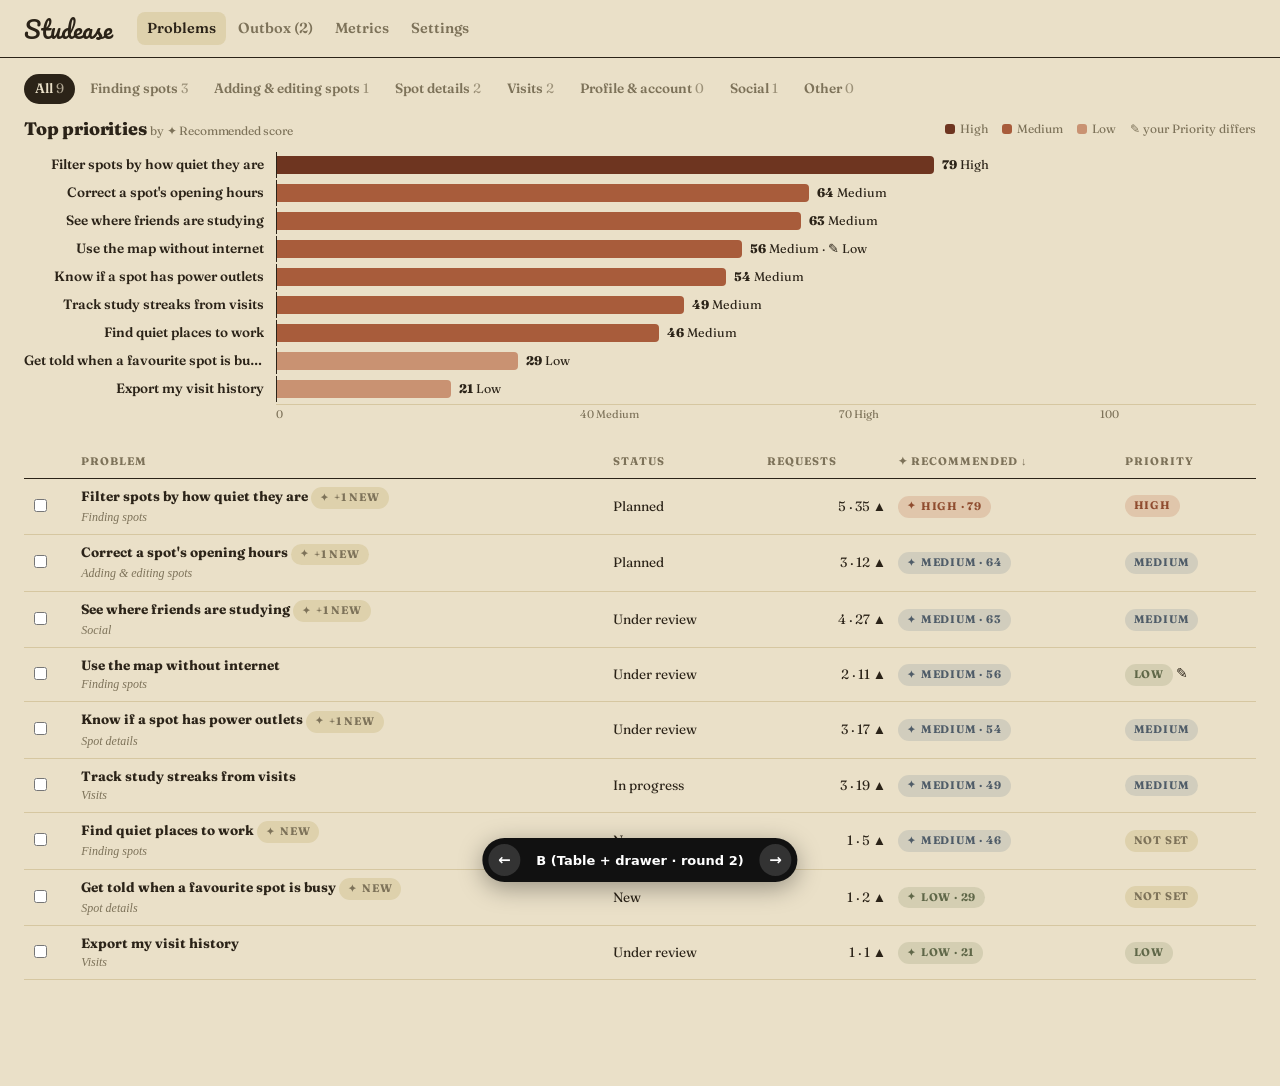
==== commit a154e460: "Admin prototype round 2: B with ranked bars and a Settings panel Co-Authored-By: Claude Opus 5.5 <no" ====
--- a/prototypes/admin-workspace/index.html
+++ b/prototypes/admin-workspace/index.html
@@ -4,7 +4,9 @@
   Question: how should the /admin triage workspace look and behave, in the Studease design system?
   Plan: three structurally different workspaces (A Triage queue, B Table + drawer, C Status board),
   switchable via ?variant=A|B|C, all on one throwaway page. Data is synthetic and in memory; nothing is saved.
-  Run: python3 -m http.server 8124 -d prototypes/admin-workspace  ->  http://localhost:8124/?variant=A
+  Run: python3 -m http.server 8124 -d prototypes/admin-workspace  ->  http://localhost:8124/?variant=B
+  Round 2: B (Table + drawer) is the user's pick. Ranked bars added on top; Settings holds AI call log, GitHub,
+  Priority criteria (now read-only, set once, no versions) and Archive. A and C are kept, rejected, for reference.
   The variants share the same Problem data and the same merge/split behaviour (the behaviour is part of the question,
   so it is identical everywhere); they differ in layout, hierarchy and the main way in.
   AI results are canned: Generate brief, Suggest Solutions, re-scoring and the consistency check only pretend to call the AI.
@@ -172,6 +174,26 @@
 @keyframes slide{from{transform:translateX(30px);opacity:0}to{transform:none;opacity:1}}
 .B .drawer h2{font-size:22px}
 .B details summary{cursor:pointer;font-weight:700;padding:6px 0}
+/* round 2: ranked bars (ordinal one-hue ramp, validated on the paper surface) */
+:root{--lv-High:#6E3520;--lv-Medium:#A85C3B;--lv-Low:#C99272}
+.B .top{display:grid;gap:10px;margin-bottom:var(--lg)}
+.B .legend{display:flex;gap:14px;font-size:12px;color:var(--muted)}
+.B .legend i{display:inline-block;width:10px;height:10px;border-radius:3px;margin-right:5px;vertical-align:-1px}
+.B .bars{display:grid;grid-template-columns:minmax(140px,240px) minmax(0,1fr);row-gap:2px;column-gap:var(--sm);align-items:center}
+.B .bars .name{font-size:13.5px;font-weight:600;text-align:right;white-space:nowrap;overflow:hidden;text-overflow:ellipsis;cursor:pointer}
+.B .bars .track{position:relative;height:26px;display:flex;align-items:center;cursor:pointer}
+.B .bars .track::before{content:"";position:absolute;inset:0 0 0 0;border-left:1.5px solid var(--ink)}
+.B .bars .bar{height:18px;border-radius:0 4px 4px 0;transition:opacity var(--micro)}
+.B .bars .val{margin-left:8px;font-size:12.5px;white-space:nowrap}
+.B .bars .val b{font-weight:800}
+.B .bars .row-h:hover .bar,.B .bars .row-h.hl .bar{opacity:.8}
+.B .bars .row-h{display:contents}
+.B .axis{grid-column:2;position:relative;height:18px;font-size:11px;color:var(--muted);border-top:1px solid var(--line)}
+.B .axis span{position:absolute;top:2px;transform:translateX(-50%);white-space:nowrap}
+.B .axis span:first-child{transform:none}
+.B .pt td.t .cat{display:block;font-weight:400}
+.B .subnav{display:flex;gap:4px;margin-bottom:var(--md);border-bottom:1px solid var(--line);padding-bottom:var(--sm)}
+#tip{position:fixed;pointer-events:none;background:var(--ink);color:var(--bg);font-size:12.5px;padding:7px 10px;border-radius:10px;z-index:70;max-width:260px;display:none;line-height:1.35}
 
 /* ---------- Variant C: Status board (columns by status, full-page Problem) ---------- */
 .C{padding:var(--lg)}
@@ -203,6 +225,7 @@
 <body>
 <div id="app"></div>
 <div id="toast" role="status"></div>
+<div id="tip" role="tooltip"></div>
 <div id="switcher" aria-label="Prototype variant switcher">
   <button id="prev" aria-label="Previous variant">←</button>
   <span id="vlabel"></span>
@@ -320,7 +343,7 @@
   const r=rec(p), diff=p.priority&&p.priority!==r.level;
   return `<div class="prio">
     <div class="levels">
-      <div class="lv"><span class="label">✦ Recommended</span><b>${r.level} <span class="caption">${r.score}/100</span></b><span class="caption">Criteria v${p.version}</span></div>
+      <div class="lv"><span class="label">✦ Recommended</span><b>${r.level} <span class="caption">${r.score}/100</span></b></div>
       <div class="lv"><span class="label">Priority (yours)</span>
         <div class="row" style="margin-top:4px">${["High","Medium","Low"].map(l=>`<button class="btn sm ${p.priority===l?"":"ghost"}" data-act="prio" data-id="${p.id}" data-v="${l}">${l}</button>`).join("")}</div></div>
     </div>
@@ -392,12 +415,12 @@
 const ghView = ()=>`<div class="stack" style="max-width:620px"><div><h2>GitHub</h2><p class="muted">One connected repo. Suggest Solutions reads it; "Create GitHub issue" writes to it. Linked issues are checked when /admin loads.</p></div>
   <div class="box stack" style="gap:8px"><div class="spread"><b>Dustrunner369/studease</b><span class="pill Low">Connected</span></div><span class="caption">Fine-grained token (server secret), issues: read & write, contents: read · saved repo name on connect · last checked Nov 6 09:12</span>
   <div class="row"><button class="btn sm ghost" data-act="noop">Replace token</button><button class="btn sm quiet" data-act="noop">Disconnect</button></div></div></div>`;
-function criteriaView(){
-  return `<div class="stack" style="max-width:860px"><div class="spread"><div><h2>Priority Criteria <span class="pill">v${criteriaVersion}</span></h2><p class="muted">Every save makes a new version; each Recommended Priority records the version it was scored against.</p></div><button class="btn" data-act="savecrit">Save as v${criteriaVersion+1}</button></div>
-  <div class="box"><span class="label">Studease product goals (for Strategic fit)</span><ol style="margin:6px 0 0">${GOALS.map(g=>`<li contenteditable="true">${esc(g)}</li>`).join("")}</ol></div>
-  <div class="box"><table class="tbl"><thead><tr><th>Criterion</th><th>Weight</th><th>Rated by</th></tr></thead><tbody>${Object.values(CRIT).map(([n,w])=>`<tr><td>${n}</td><td><input type="text" value="${w}" style="width:56px"></td><td>${n==="Reach"?"Code: Feature Requests × 3 + Upvotes, bands &lt;3 / 3–9 / 10–19 / 20–39 / 40+":"AI, 1–5 + reason"}</td></tr>`).join("")}</tbody></table>
-  <p class="caption" style="margin-top:8px">Levels: High ≥ <input type="text" value="70" style="width:44px">, Medium ≥ <input type="text" value="40" style="width:44px">, else Low.</p></div>
-  <div class="box"><table class="tbl"><thead><tr><th></th><th>Pain</th><th>Strategic fit</th><th>Retention risk</th></tr></thead><tbody>${[0,1,2,3,4].map(i=>`<tr><td><b>${i+1}</b></td><td contenteditable="true">${LEVEL_DESC.pain[i]}</td><td contenteditable="true">${LEVEL_DESC.fit[i]}</td><td contenteditable="true">${LEVEL_DESC.ret[i]}</td></tr>`).join("")}</tbody></table></div></div>`;
+function criteriaView(){ // round 2: set once in a config file, read-only here, no versions
+  return `<div class="stack" style="max-width:860px"><div><h2>Priority Criteria</h2><p class="muted">Set once in the repo's config file and left alone; shown here so you can see how every Recommended Priority is worked out. Read-only.</p></div>
+  <div class="box"><span class="label">Studease product goals (for Strategic fit)</span><ol style="margin:6px 0 0">${GOALS.map(g=>`<li>${esc(g)}</li>`).join("")}</ol></div>
+  <div class="box"><table class="tbl"><thead><tr><th>Criterion</th><th>Weight</th><th>Rated by</th></tr></thead><tbody>${Object.values(CRIT).map(([n,w])=>`<tr><td>${n}</td><td>${w}</td><td>${n==="Reach"?"Code: Feature Requests × 3 + Upvotes, bands &lt;3 / 3–9 / 10–19 / 20–39 / 40+":"AI, 1–5 + reason"}</td></tr>`).join("")}</tbody></table>
+  <p class="caption" style="margin-top:8px">Score = Σ weight × (rating − 1) / 4, so 0–100. Levels: High ≥ 70, Medium 40–69, Low &lt; 40.</p></div>
+  <div class="box"><table class="tbl"><thead><tr><th></th><th>Pain</th><th>Strategic fit</th><th>Retention risk</th></tr></thead><tbody>${[0,1,2,3,4].map(i=>`<tr><td><b>${i+1}</b></td><td>${LEVEL_DESC.pain[i]}</td><td>${LEVEL_DESC.fit[i]}</td><td>${LEVEL_DESC.ret[i]}</td></tr>`).join("")}</tbody></table></div></div>`;
 }
 const archiveView = ()=>{const a=problems.filter(p=>!isOpen(p));return `<div class="stack"><div><h2>Archive</h2><p class="muted">Problems closed as Shipped or Won't do. Their Recommended Priority is frozen at closing.</p></div>
   <table class="tbl"><thead><tr><th>Problem</th><th>Closed as</th><th>When</th><th>Recommended (frozen)</th><th>Priority</th><th>Note</th></tr></thead><tbody>${a.map(p=>`<tr><td><b>${esc(p.title)}</b><div class="caption">${frsOf(p.id).length} Feature Requests · ${ups(p.id)} Upvotes</div></td><td>${esc(p.status)}</td><td>${esc(p.closedAt||"today")}</td><td>${recPill(p)}</td><td>${prioPill(p)}</td><td class="caption">${esc(p.closedNote||"")}</td></tr>`).join("")}</tbody></table></div>`;};
@@ -472,21 +495,39 @@
   return `<div class="A">${rail}<main>${body}</main></div>`;
 }
 
-// ================= Variant B: Table + drawer =================
+// ================= Variant B: Table + drawer (round 2: the user's pick) =================
+// Round 2: ranked bars on top so the top priority is seen, not read; a calmer table;
+// nav is Problems / Outbox / Metrics / Settings, and Settings holds AI call log, GitHub, Priority criteria (read-only), Archive.
+const SETTINGS = {log:["AI call log",logView],github:["GitHub",ghView],criteria:["Priority criteria",criteriaView],archive:["Archive",archiveView]};
+function rankedBars(list){
+  const ranked=[...list].sort((a,b)=>rec(b).score-rec(a).score);
+  if(!ranked.length) return "";
+  return `<section class="top" aria-label="Top priorities"><div class="spread"><h2 style="font-size:18px">Top priorities <span class="caption" style="font-weight:400">by ✦ Recommended score</span></h2>
+    <div class="legend">${["High","Medium","Low"].map(l=>`<span><i style="background:var(--lv-${l})"></i>${l}</span>`).join("")}<span>✎ your Priority differs</span></div></div>
+    <div class="bars">${ranked.map(p=>{const r=rec(p),d=p.priority&&p.priority!==r.level;
+      return `<div class="row-h ${ui.pid===p.id?"hl":""}" data-act="open" data-id="${p.id}" data-tip="${p.id}"><span class="name" data-act="open" data-id="${p.id}" data-tip="${p.id}">${esc(p.title)}</span>
+      <span class="track" data-act="open" data-id="${p.id}" data-tip="${p.id}"><span class="bar" style="width:${Math.max(r.score,2)*0.85}%;background:var(--lv-${r.level})"></span><span class="val"><b>${r.score}</b> ${r.level}${d?` · ✎ ${p.priority}`:""}</span></span></div>`;}).join("")}
+      <div class="axis">${[[0,"0"],[40,"40 Medium"],[70,"70 High"],[100,"100"]].map(([v,t])=>`<span style="left:${v*0.85}%">${t}</span>`).join("")}</div></div></section>`;
+}
+function tipText(id){const p=prob(id),r=rec(p);return `<b>${esc(p.title)}</b><br>✦ Recommended ${r.level} · ${r.score}/100<br>Priority: ${p.priority||"not set"}${p.priority&&p.priority!==r.level?` (✎ ${esc(p.overrideReason||"reason missing")})`:""}<br>${frsOf(id).length} Feature Requests · ${ups(id)} Upvotes · ${esc(p.status)}<br><span style="opacity:.75">Click to open</span>`;}
 function B(){
-  const nav=[["problems","Problems"],...Object.entries(SECONDARY).map(([k,[n]])=>[k,n+(k==="outbox"&&draftCount()?` (${draftCount()})`:"")])];
-  const head=`<header><span class="wordmark">Studease</span><nav>${nav.map(([k,n])=>`<button data-act="view" data-v="${k}" aria-current="${ui.view===k}">${esc(n)}</button>`).join("")}</nav></header>`;
-  if(SECONDARY[ui.view]) return `<div class="B">${head}<main>${SECONDARY[ui.view][1]()}</main></div>`;
-  const sorters={rec:(a,b)=>rec(b).score-rec(a).score,ups:(a,b)=>ups(b.id)-ups(a.id),frs:(a,b)=>frsOf(b.id).length-frsOf(a.id).length,title:(a,b)=>a.title.localeCompare(b.title),status:(a,b)=>STATUSES.indexOf(a.status)-STATUSES.indexOf(b.status)};
-  const open=problems.filter(isOpen), list=byTab(open).sort(sorters[ui.sort]);
+  const nav=[["problems","Problems"],["outbox","Outbox"+(draftCount()?` (${draftCount()})`:"")],["metrics","Metrics"],["settings","Settings"]];
+  const inSettings=SETTINGS[ui.view]||ui.view==="settings";
+  const head=`<header><span class="wordmark">Studease</span><nav>${nav.map(([k,n])=>`<button data-act="view" data-v="${k==="settings"?"log":k}" aria-current="${k==="settings"?!!inSettings:ui.view===k}">${esc(n)}</button>`).join("")}</nav></header>`;
+  if(inSettings){const cur=SETTINGS[ui.view]?ui.view:"log";
+    return `<div class="B">${head}<main><div class="subnav tabs">${Object.entries(SETTINGS).map(([k,[n]])=>`<button class="tab" data-act="view" data-v="${k}" aria-selected="${cur===k}">${esc(n)}</button>`).join("")}</div>${SETTINGS[cur][1]()}</main></div>`;}
+  if(ui.view==="outbox"||ui.view==="metrics") return `<div class="B">${head}<main>${SECONDARY[ui.view][1]()}</main></div>`;
+  const sorters={rec:(a,b)=>rec(b).score-rec(a).score,ups:(a,b)=>ups(b.id)-ups(a.id),title:(a,b)=>a.title.localeCompare(b.title),status:(a,b)=>STATUSES.indexOf(a.status)-STATUSES.indexOf(b.status)};
+  const open=problems.filter(isOpen), list=byTab(open).sort(sorters[ui.sort]||sorters.rec);
   const th=(k,n)=>`<th data-act="sort" data-v="${k}">${n}${ui.sort===k?" ↓":""}</th>`;
   const p=ui.pid&&prob(ui.pid);
   return `<div class="B">${head}<main>
-    <div class="toolbar">${catTabs(open)}<span class="caption">${list.length} open Problems · click a title to open</span></div>
-    <table class="pt"><thead><tr><th></th>${th("title","Problem")}<th>Category</th>${th("status","Status")}${th("frs","FRs")}${th("ups","Upvotes")}${th("rec","✦ Recommended")}<th>Priority</th><th>GitHub</th><th>New</th></tr></thead><tbody>
-    ${list.map(q=>`<tr class="${ui.sel.has(q.id)?"sel":""} ${p===q?"open":""}"><td><input type="checkbox" data-act="sel" data-id="${q.id}" ${ui.sel.has(q.id)?"checked":""} aria-label="Select ${esc(q.title)}"></td>
-      <td class="t" data-act="open" data-id="${q.id}">${esc(q.title)}</td><td class="cat">${esc(q.cat)}</td><td>${esc(q.status)}</td><td class="num">${frsOf(q.id).length}</td><td class="num">${ups(q.id)}</td><td>${recPill(q)}</td><td>${prioPill(q)}${q.priority&&q.priority!==rec(q).level?` <span title="${esc(q.overrideReason||"reason missing")}">✎</span>`:""}</td>
-      <td>${q.gh?`#${q.gh.n}${q.gh.closed?" <span class='pill warn'>closed</span>":""}`:"–"}</td><td>${q.status==="New"?"<span class='pill ai'>new</span>":newFrs(q).length?`+${newFrs(q).length}`:""}</td></tr>`).join("")}
+    <div class="toolbar">${catTabs(open)}</div>
+    ${rankedBars(byTab(open))}
+    <table class="pt"><thead><tr><th></th>${th("title","Problem")}${th("status","Status")}${th("ups","Requests")}${th("rec","✦ Recommended")}<th>Priority</th></tr></thead><tbody>
+    ${list.map(q=>{const n=q.status==="New"?"new":newFrs(q).length?`+${newFrs(q).length} new`:"";
+      return `<tr class="${ui.sel.has(q.id)?"sel":""} ${p===q?"open":""}"><td><input type="checkbox" data-act="sel" data-id="${q.id}" ${ui.sel.has(q.id)?"checked":""} aria-label="Select ${esc(q.title)}"></td>
+      <td class="t" data-act="open" data-id="${q.id}">${esc(q.title)}${n?` <span class="pill ai">${n}</span>`:""}<span class="cat">${esc(q.cat)}</span></td><td>${esc(q.status)}</td><td class="num">${frsOf(q.id).length} · ${ups(q.id)} ▲</td><td>${recPill(q)}</td><td>${prioPill(q)}${q.priority&&q.priority!==rec(q).level?` <span title="${esc(q.overrideReason||"reason missing")}">✎</span>`:""}</td></tr>`;}).join("")}
     </tbody></table>
     ${ui.sel.size>=2?`<div class="mergebar">${ui.sel.size} Problems selected <button class="btn sm" data-act="mergeSel">Merge…</button><button class="btn sm quiet" data-act="selclear">Clear</button></div>`:ui.sel.size===1?`<p class="caption" style="text-align:center;margin-top:var(--md)">Select one more to merge.</p>`:""}
   </main>
@@ -527,7 +568,7 @@
 
 // ================= actions =================
 function seen(p){p.seenFrs=frsOf(p.id).map(f=>f.id);}
-function rescore(p,msg){p.version=criteriaVersion;toast(msg||`✦ Re-scored against Criteria v${criteriaVersion}: ${rec(p).level} ${rec(p).score}`);}
+function rescore(p,msg){toast(msg||`✦ Re-scored: ${rec(p).level} ${rec(p).score}`);}
 function act(a,el,ev){
   const id=el.dataset.id, v=el.dataset.v;
   switch(a){
@@ -593,9 +634,9 @@
 }
 
 // ================= wiring =================
-const VARIANTS = {A:["Triage queue",A],B:["Table + drawer",B],C:["Status board",C]};
+const VARIANTS = {B:["Table + drawer · round 2",B],A:["Triage queue · rejected",A],C:["Status board · rejected",C]};
 const keys = Object.keys(VARIANTS);
-let variant = new URLSearchParams(location.search).get("variant"); if(!VARIANTS[variant]) variant="A";
+let variant = new URLSearchParams(location.search).get("variant"); if(!VARIANTS[variant]) variant="B";
 function render(){
   const focusId=document.activeElement&&document.activeElement.id;
   $("#app").innerHTML = VARIANTS[variant][1]() + modalView();
@@ -610,6 +651,8 @@
 document.addEventListener("change",e=>{ const el=e.target.closest("select[data-act]"); if(el) act(el.dataset.act,el,e); });
 document.addEventListener("input",e=>{ const el=e.target.closest("input[type=text][data-act],textarea[data-act]"); if(el) act(el.dataset.act,el,e); });
 document.addEventListener("focusout",e=>{ if(e.target.matches("input[data-act=reason]")) render(); });
+// round 2: hover tooltip on the ranked bars
+document.addEventListener("mousemove",e=>{const t=$("#tip"),h=e.target.closest("[data-tip]"); if(!h){t.style.display="none";return;} t.innerHTML=tipText(h.dataset.tip); t.style.display="block"; t.style.left=Math.min(e.clientX+14,innerWidth-275)+"px"; t.style.top=(e.clientY+14)+"px";});
 // Variant C drag: change status by dropping on a column, merge by dropping on a card
 document.addEventListener("dragstart",e=>{const c=e.target.closest("[data-drag]"); if(c){ui.drag=c.dataset.drag; e.dataTransfer.setData("text/plain",ui.drag);}});
 document.addEventListener("dragover",e=>{ if(!ui.drag) return; const card=e.target.closest("[data-drag]"), col=e.target.closest("[data-drop]"); document.querySelectorAll(".target,.drop").forEach(n=>n.classList.remove("target","drop")); if(card&&card.dataset.drag!==ui.drag) card.classList.add("target"); else if(col) col.classList.add("drop"); if(card||col) e.preventDefault(); });
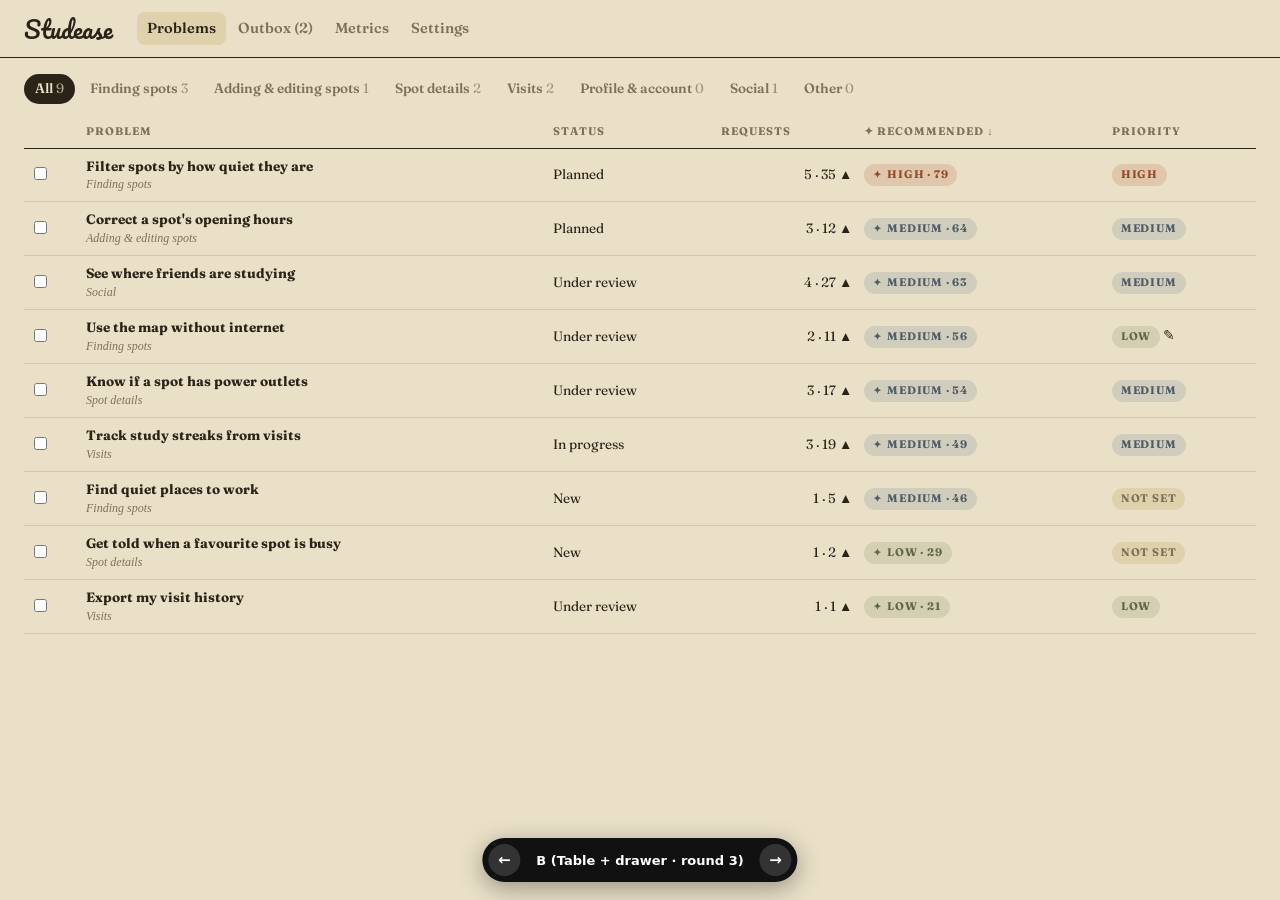
==== commit 61fe6921: "Admin prototype round 3: clean table, no chart or new pill Co-Authored-By: Claude Opus 5.5 <noreply@" ====
--- a/prototypes/admin-workspace/index.html
+++ b/prototypes/admin-workspace/index.html
@@ -5,6 +5,7 @@
   Plan: three structurally different workspaces (A Triage queue, B Table + drawer, C Status board),
   switchable via ?variant=A|B|C, all on one throwaway page. Data is synthetic and in memory; nothing is saved.
   Run: python3 -m http.server 8124 -d prototypes/admin-workspace  ->  http://localhost:8124/?variant=B
+  Round 3: no charts, and no "new" pill: just the clean table (the user finds extra information overwhelming).
   Round 2: B (Table + drawer) is the user's pick. Ranked bars added on top; Settings holds AI call log, GitHub,
   Priority criteria (now read-only, set once, no versions) and Archive. A and C are kept, rejected, for reference.
   The variants share the same Problem data and the same merge/split behaviour (the behaviour is part of the question,
@@ -523,11 +524,10 @@
   const p=ui.pid&&prob(ui.pid);
   return `<div class="B">${head}<main>
     <div class="toolbar">${catTabs(open)}</div>
-    ${rankedBars(byTab(open))}
     <table class="pt"><thead><tr><th></th>${th("title","Problem")}${th("status","Status")}${th("ups","Requests")}${th("rec","✦ Recommended")}<th>Priority</th></tr></thead><tbody>
-    ${list.map(q=>{const n=q.status==="New"?"new":newFrs(q).length?`+${newFrs(q).length} new`:"";
+    ${list.map(q=>{
       return `<tr class="${ui.sel.has(q.id)?"sel":""} ${p===q?"open":""}"><td><input type="checkbox" data-act="sel" data-id="${q.id}" ${ui.sel.has(q.id)?"checked":""} aria-label="Select ${esc(q.title)}"></td>
-      <td class="t" data-act="open" data-id="${q.id}">${esc(q.title)}${n?` <span class="pill ai">${n}</span>`:""}<span class="cat">${esc(q.cat)}</span></td><td>${esc(q.status)}</td><td class="num">${frsOf(q.id).length} · ${ups(q.id)} ▲</td><td>${recPill(q)}</td><td>${prioPill(q)}${q.priority&&q.priority!==rec(q).level?` <span title="${esc(q.overrideReason||"reason missing")}">✎</span>`:""}</td></tr>`;}).join("")}
+      <td class="t" data-act="open" data-id="${q.id}">${esc(q.title)}<span class="cat">${esc(q.cat)}</span></td><td>${esc(q.status)}</td><td class="num">${frsOf(q.id).length} · ${ups(q.id)} ▲</td><td>${recPill(q)}</td><td>${prioPill(q)}${q.priority&&q.priority!==rec(q).level?` <span title="${esc(q.overrideReason||"reason missing")}">✎</span>`:""}</td></tr>`;}).join("")}
     </tbody></table>
     ${ui.sel.size>=2?`<div class="mergebar">${ui.sel.size} Problems selected <button class="btn sm" data-act="mergeSel">Merge…</button><button class="btn sm quiet" data-act="selclear">Clear</button></div>`:ui.sel.size===1?`<p class="caption" style="text-align:center;margin-top:var(--md)">Select one more to merge.</p>`:""}
   </main>
@@ -634,7 +634,7 @@
 }
 
 // ================= wiring =================
-const VARIANTS = {B:["Table + drawer · round 2",B],A:["Triage queue · rejected",A],C:["Status board · rejected",C]};
+const VARIANTS = {B:["Table + drawer · round 3",B],A:["Triage queue · rejected",A],C:["Status board · rejected",C]};
 const keys = Object.keys(VARIANTS);
 let variant = new URLSearchParams(location.search).get("variant"); if(!VARIANTS[variant]) variant="B";
 function render(){
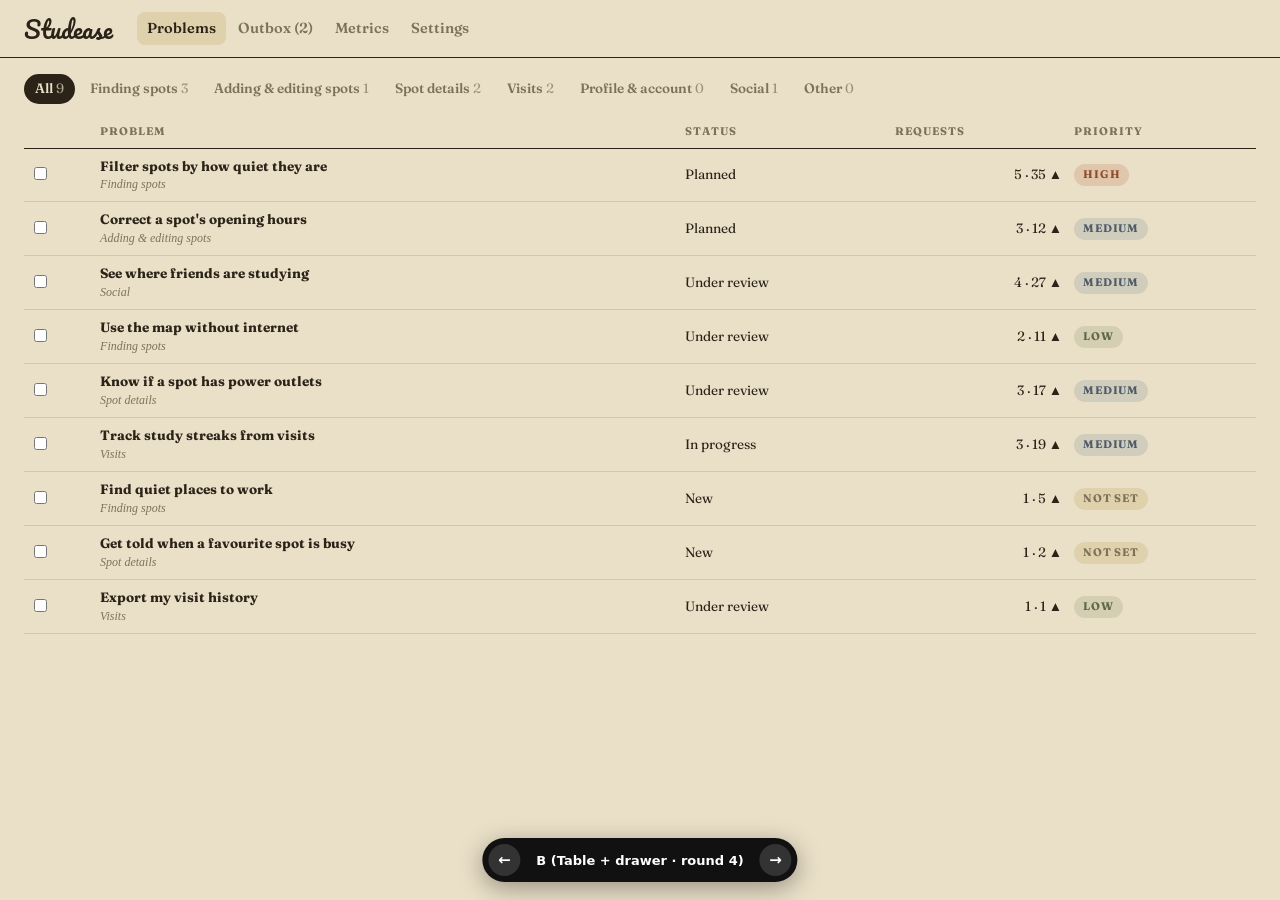
==== commit 5d8da2e7: "Admin prototype round 4: Recommended Priority only in the drawer Co-Authored-By: Claude Opus 5.5 <no" ====
--- a/prototypes/admin-workspace/index.html
+++ b/prototypes/admin-workspace/index.html
@@ -5,6 +5,7 @@
   Plan: three structurally different workspaces (A Triage queue, B Table + drawer, C Status board),
   switchable via ?variant=A|B|C, all on one throwaway page. Data is synthetic and in memory; nothing is saved.
   Run: python3 -m http.server 8124 -d prototypes/admin-workspace  ->  http://localhost:8124/?variant=B
+  Round 4: Recommended Priority only in the Problem drawer, not the table (rows still ordered by it).
   Round 3: no charts, and no "new" pill: just the clean table (the user finds extra information overwhelming).
   Round 2: B (Table + drawer) is the user's pick. Ranked bars added on top; Settings holds AI call log, GitHub,
   Priority criteria (now read-only, set once, no versions) and Archive. A and C are kept, rejected, for reference.
@@ -524,10 +525,10 @@
   const p=ui.pid&&prob(ui.pid);
   return `<div class="B">${head}<main>
     <div class="toolbar">${catTabs(open)}</div>
-    <table class="pt"><thead><tr><th></th>${th("title","Problem")}${th("status","Status")}${th("ups","Requests")}${th("rec","✦ Recommended")}<th>Priority</th></tr></thead><tbody>
+    <table class="pt"><thead><tr><th></th>${th("title","Problem")}${th("status","Status")}${th("ups","Requests")}<th>Priority</th></tr></thead><tbody>
     ${list.map(q=>{
       return `<tr class="${ui.sel.has(q.id)?"sel":""} ${p===q?"open":""}"><td><input type="checkbox" data-act="sel" data-id="${q.id}" ${ui.sel.has(q.id)?"checked":""} aria-label="Select ${esc(q.title)}"></td>
-      <td class="t" data-act="open" data-id="${q.id}">${esc(q.title)}<span class="cat">${esc(q.cat)}</span></td><td>${esc(q.status)}</td><td class="num">${frsOf(q.id).length} · ${ups(q.id)} ▲</td><td>${recPill(q)}</td><td>${prioPill(q)}${q.priority&&q.priority!==rec(q).level?` <span title="${esc(q.overrideReason||"reason missing")}">✎</span>`:""}</td></tr>`;}).join("")}
+      <td class="t" data-act="open" data-id="${q.id}">${esc(q.title)}<span class="cat">${esc(q.cat)}</span></td><td>${esc(q.status)}</td><td class="num">${frsOf(q.id).length} · ${ups(q.id)} ▲</td><td>${prioPill(q)}</td></tr>`;}).join("")}
     </tbody></table>
     ${ui.sel.size>=2?`<div class="mergebar">${ui.sel.size} Problems selected <button class="btn sm" data-act="mergeSel">Merge…</button><button class="btn sm quiet" data-act="selclear">Clear</button></div>`:ui.sel.size===1?`<p class="caption" style="text-align:center;margin-top:var(--md)">Select one more to merge.</p>`:""}
   </main>
@@ -634,7 +635,7 @@
 }
 
 // ================= wiring =================
-const VARIANTS = {B:["Table + drawer · round 3",B],A:["Triage queue · rejected",A],C:["Status board · rejected",C]};
+const VARIANTS = {B:["Table + drawer · round 4",B],A:["Triage queue · rejected",A],C:["Status board · rejected",C]};
 const keys = Object.keys(VARIANTS);
 let variant = new URLSearchParams(location.search).get("variant"); if(!VARIANTS[variant]) variant="B";
 function render(){
